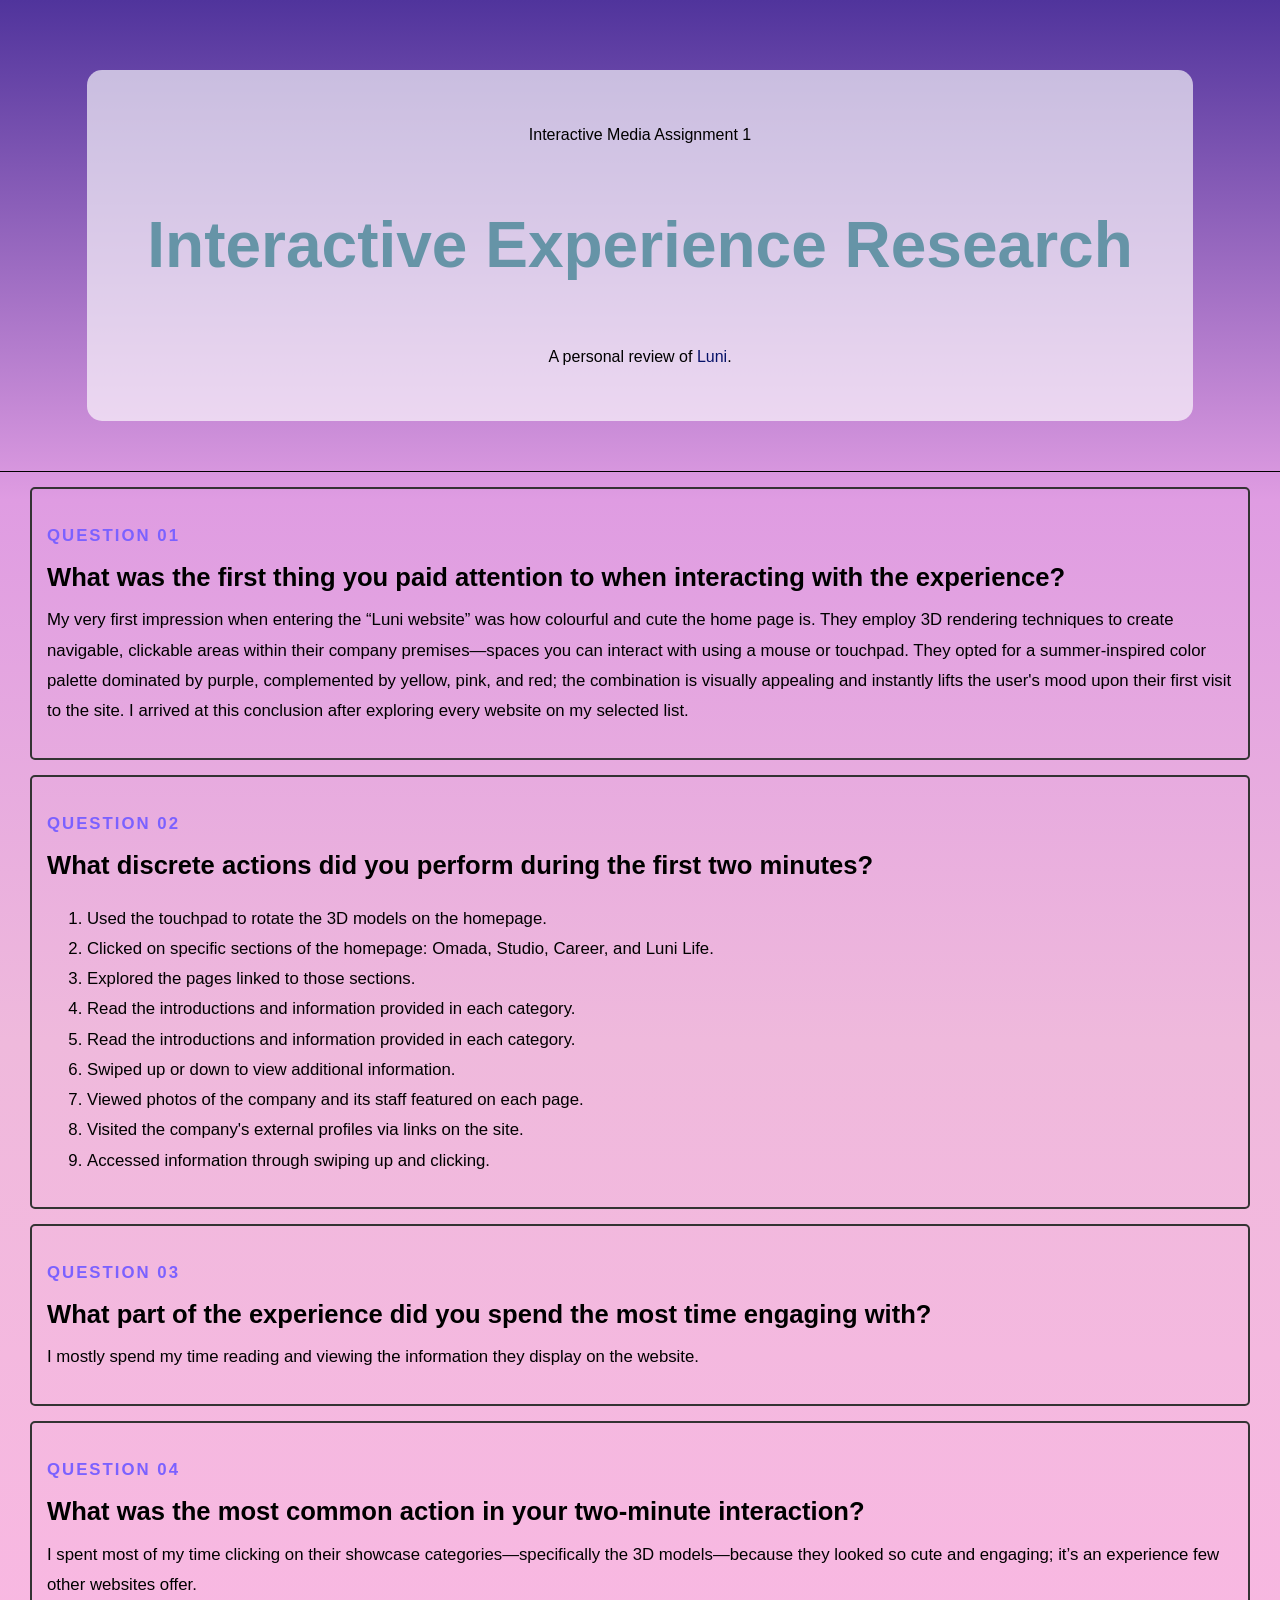
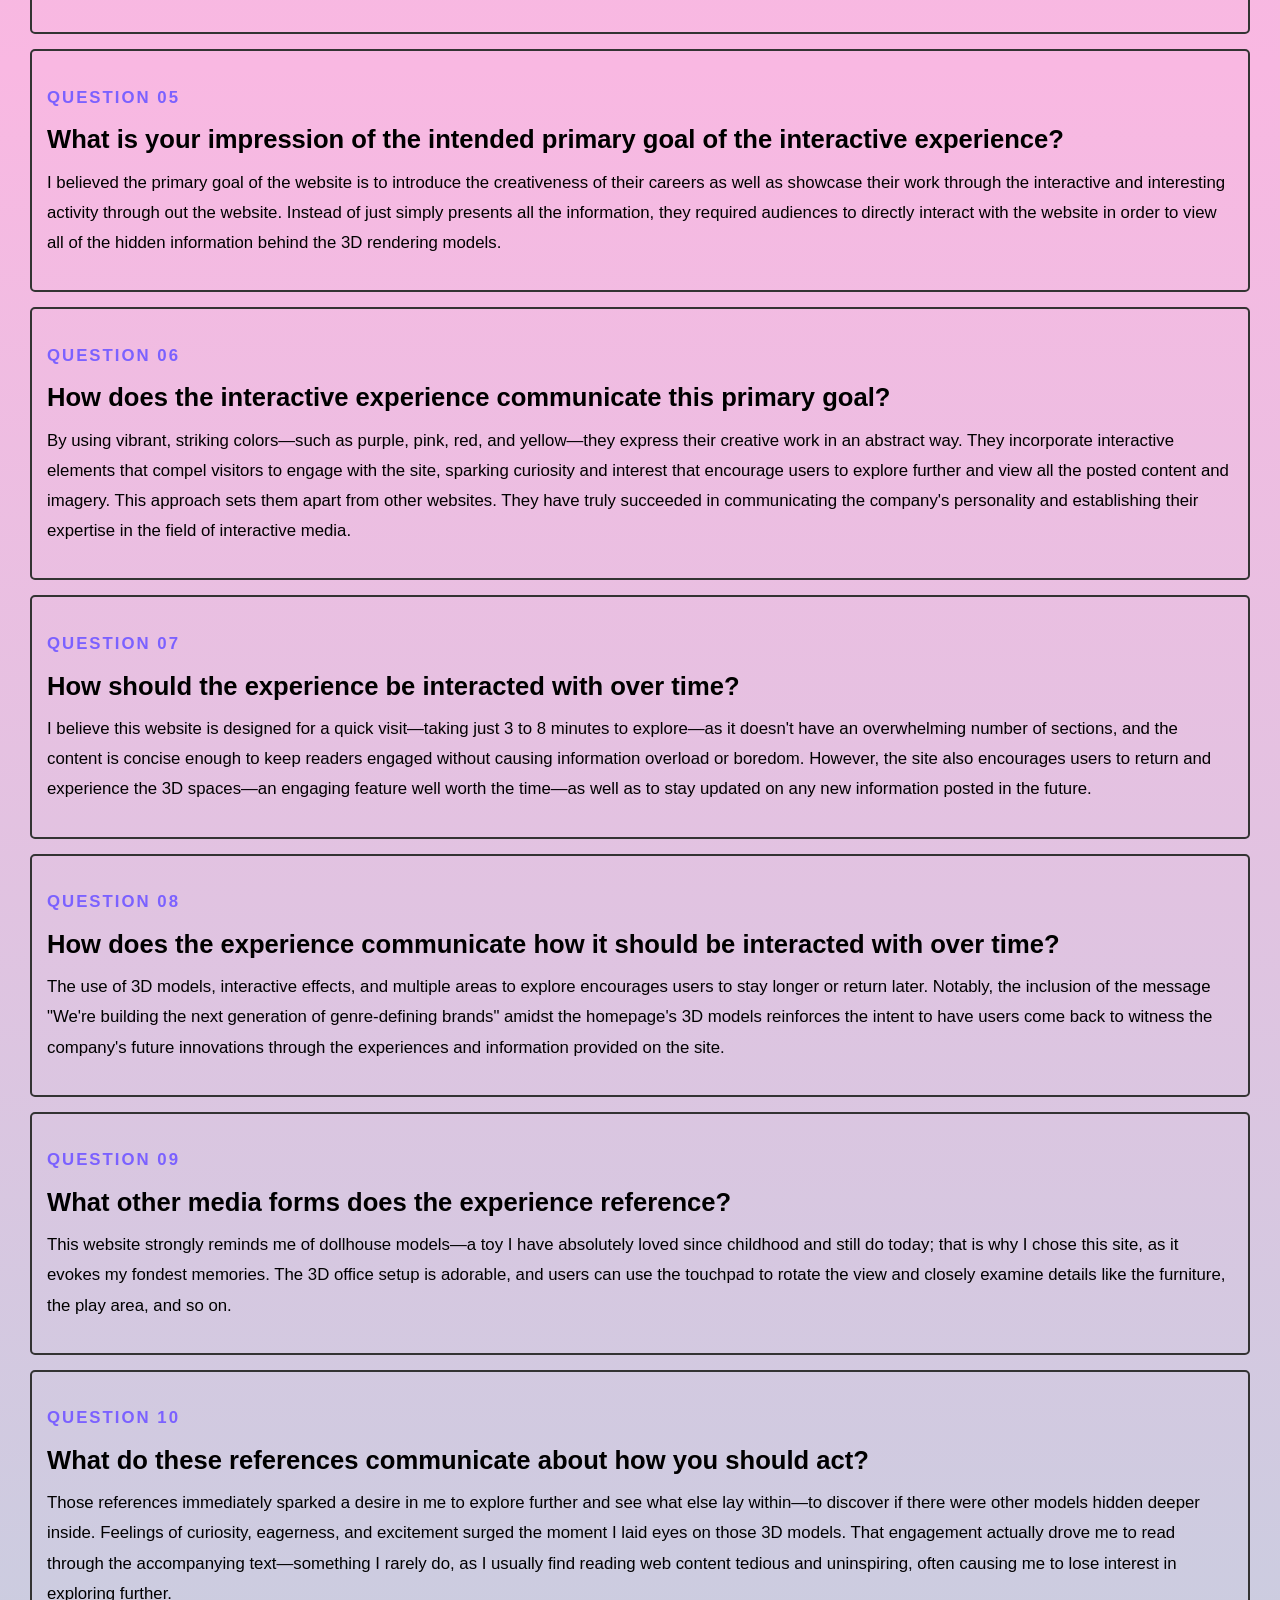
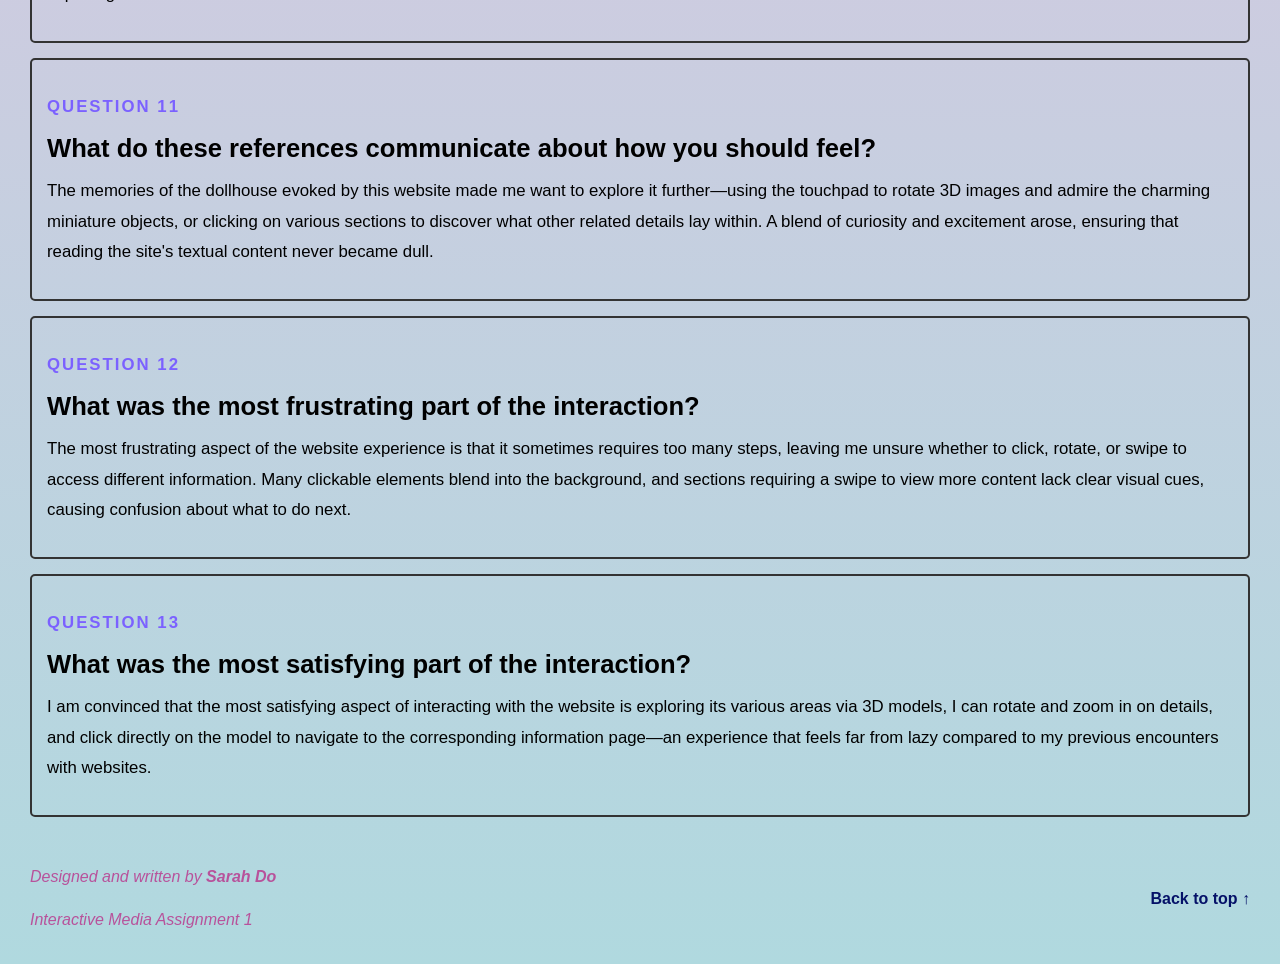
==== Assessment_1/index.html @ 1bd4df99 "changes" ====
<!DOCTYPE html>
<html lang="en">

<head>
    <meta charset="UTF-8">
    <meta
        name="viewport"
        content="width=device-width, initial-scale=1.0"
    >
    <title>Interactive Experience Research</title>
    <link rel="icon" href="favicon-16x16.png" type="image/x-icon">
    <link rel="stylesheet" href="style.css?v=3">

</head>

<body id="top">

    <!--
    This header introduces the purpose of the page before the reader reaches
    the individual research responses. I used a clear heading hierarchy so
    that the project title is the most visually important element, while the
    website name and introductory information provide supporting context.
    -->

    <header class="site-header">
      <div class="title-box">
        <p class="eyebrow">Interactive Media Assignment 1</p>

        <h1>Interactive Experience Research</h1>

        <p class="introduction">
            A personal review of
            <a href="https://www.luni.app/" target="_blank">Luni</a>.
        </p>
      </div>
    </header>

    <main>

        <!--
        Each research prompt is placed inside its own section. This structure
        separates the information into clear and manageable parts instead of
        presenting the reader with one long block of text. The numbered labels
        also allow readers to connect each response directly to the assignment
        brief.
        -->

        <section class="response-card">
            <p class="question-number">Question 01</p>

            <h2>
                What was the first thing you paid attention to when
                interacting with the experience?
            </h2>

            <p>
                My very first impression when entering the “Luni website” was how colourful and cute the home page is. They employ 3D rendering techniques to create navigable, clickable areas within their company premises—spaces you can interact with using a mouse or touchpad. They opted for a summer-inspired color palette dominated by purple, complemented by yellow, pink, and red; the combination is visually appealing and instantly lifts the user's mood upon their first visit to the site. I arrived at this conclusion after exploring every website on my selected list.
            </p>
        </section>

        <section class="response-card">
            <p class="question-number">Question 02</p>

            <h2>
                What discrete actions did you perform during the first
                two minutes?
            </h2>

            <ol class="action-list">
                <li>Used the touchpad to rotate the 3D models on the homepage.</li>
                <li>Clicked on specific sections of the homepage: Omada, Studio, Career, and Luni Life.</li>
                <li>Explored the pages linked to those sections.</li>
                <li>Read the introductions and information provided in each category.</li>
                <li>Read the introductions and information provided in each category.</li>
                <li>Swiped up or down to view additional information.</li>
                <li>Viewed photos of the company and its staff featured on each page.</li>
                <li>Visited the company's external profiles via links on the site.</li>
                <li>Accessed information through swiping up and clicking.</li>
            </ol>
        </section>

        <section class="response-card">
            <p class="question-number">Question 03</p>

            <h2>
                What part of the experience did you spend the most time
                engaging with?
            </h2>

            <p>
                I mostly spend my time reading and viewing the information they display on the website.
            </p>
        </section>

        <section class="response-card">
            <p class="question-number">Question 04</p>

            <h2>
                What was the most common action in your two-minute
                interaction?
            </h2>

            <p>
                I spent most of my time clicking on their showcase categories—specifically the 3D models—because they looked so cute and engaging; it’s an experience few other websites offer.
            </p>
        </section>

        <section class="response-card">
            <p class="question-number">Question 05</p>

            <h2>
                What is your impression of the intended primary goal of
                the interactive experience?
            </h2>

            <p>
                I believed the primary goal of the website is to introduce the creativeness of their careers as well as showcase their work through the interactive and interesting activity through out the website. Instead of just simply presents all the information, they required audiences to directly interact with the website in order to view all of the hidden information behind the 3D rendering models.
            </p>
        </section>

        <section class="response-card">
            <p class="question-number">Question 06</p>

            <h2>
                How does the interactive experience communicate this
                primary goal?
            </h2>

            <p>
                By using vibrant, striking colors—such as purple, pink, red, and yellow—they express their creative work in an abstract way. They incorporate interactive elements that compel visitors to engage with the site, sparking curiosity and interest that encourage users to explore further and view all the posted content and imagery. This approach sets them apart from other websites. They have truly succeeded in communicating the company's personality and establishing their expertise in the field of interactive media.
            </p>
        </section>

        <section class="response-card">
            <p class="question-number">Question 07</p>

            <h2>
                How should the experience be interacted with over time?
            </h2>

            <p>
                I believe this website is designed for a quick visit—taking just 3 to 8 minutes to explore—as it doesn't have an overwhelming number of sections, and the content is concise enough to keep readers engaged without causing information overload or boredom. However, the site also encourages users to return and experience the 3D spaces—an engaging feature well worth the time—as well as to stay updated on any new information posted in the future.
            </p>
        </section>

        <section class="response-card">
            <p class="question-number">Question 08</p>

            <h2>
                How does the experience communicate how it should be
                interacted with over time?
            </h2>

            <p>
                The use of 3D models, interactive effects, and multiple areas to explore encourages users to stay longer or return later. Notably, the inclusion of the message "We're building the next generation of genre-defining brands" amidst the homepage's 3D models reinforces the intent to have users come back to witness the company's future innovations through the experiences and information provided on the site.
            </p>
        </section>

        <section class="response-card">
            <p class="question-number">Question 09</p>

            <h2>
                What other media forms does the experience reference?
            </h2>

            <p>
                This website strongly reminds me of dollhouse models—a toy I have absolutely loved since childhood and still do today; that is why I chose this site, as it evokes my fondest memories. The 3D office setup is adorable, and users can use the touchpad to rotate the view and closely examine details like the furniture, the play area, and so on.
            </p>
        </section>

        <section class="response-card">
            <p class="question-number">Question 10</p>

            <h2>
                What do these references communicate about how you
                should act?
            </h2>

            <p>
                Those references immediately sparked a desire in me to explore further and see what else lay within—to discover if there were other models hidden deeper inside. Feelings of curiosity, eagerness, and excitement surged the moment I laid eyes on those 3D models. That engagement actually drove me to read through the accompanying text—something I rarely do, as I usually find reading web content tedious and uninspiring, often causing me to lose interest in exploring further.
            </p>
        </section>

        <section class="response-card">
            <p class="question-number">Question 11</p>

            <h2>
                What do these references communicate about how you
                should feel?
            </h2>

            <p>
                The memories of the dollhouse evoked by this website made me want to explore it further—using the touchpad to rotate 3D images and admire the charming miniature objects, or clicking on various sections to discover what other related details lay within. A blend of curiosity and excitement arose, ensuring that reading the site's textual content never became dull.
            </p>
        </section>

        <section class="response-card">
            <p class="question-number">Question 12</p>

            <h2>
                What was the most frustrating part of the interaction?
            </h2>

            <p>
                The most frustrating aspect of the website experience is that it sometimes requires too many steps, leaving me unsure whether to click, rotate, or swipe to access different information. Many clickable elements blend into the background, and sections requiring a swipe to view more content lack clear visual cues, causing confusion about what to do next.
            </p>
        </section>

        <section class="response-card">
            <p class="question-number">Question 13</p>

            <h2>
                What was the most satisfying part of the interaction?
            </h2>

            <p>
                I am convinced that the most satisfying aspect of interacting with the website is exploring its various areas via 3D models, I can rotate and zoom in on details, and click directly on the model to navigate to the corresponding information page—an experience that feels far from lazy compared to my previous encounters with websites.
            </p>
        </section>

    </main>

    <!--
    The footer identifies the student and course without distracting from the
    main research content. It also creates a clear visual ending to the page.
    Additional acknowledgements for images, fonts, tutorials or AI assistance
    can be included here when required.
    -->

    <footer class="site-footer">
       <div class="footer-info">
        <p>Designed and written by <strong>Sarah Do</strong></p>
        <p>Interactive Media Assignment 1</p>
       </div>

        <a class="back-to-top" href="#top">Back to top ↑</a>
    </footer>

</body>

</html>
---- Assessment_1/style.css ----
.introduction a {
    color: #051168;
    text-decoration: none;
    transition: color 0.2s ease;
}

.introduction a:hover {
    color: #7B61FF;
    text-decoration: underline;
    text-underline-offset: 4px;
}

body {
    margin: 0;

    background: linear-gradient(
        180deg,
        #50349c 0%,
        #df9ce2 12%,
        #efb9dc 25%,
        #f9b8e2 40%,
        #b0d9df 100%
    );

    font-family: Arial, Helvetica, sans-serif;

    line-height: 1.7;
}

.site-header {
   min-height: auto;
    padding: 70px 20px 50px;
    display: flex;
    flex-direction: column;
    justify-content: center;
    align-items: center;
    text-align: center;
    border-bottom: 1px solid;
}

.title-box {
    background-color: rgba(255, 255, 255, 0.656);
    padding: 35px 60px;
    border-radius: 15px;
    text-align: center;
}

.title-box h1:hover {
    animation: title-float 1.5s ease-in-out infinite;
}

@keyframes title-float {
    0% {
        transform: translateY(0);
    }

    50% {
        transform: translateY(-6px);
    }

    100% {
        transform: translateY(0);
    }
}

h1{
    font-family: Arial, Helvetica, sans-serif;
    font-size: clamp(2.5rem, 5vw, 4.5rem);
     color: rgb(102, 148, 167);
}

h2{font-family: Arial, Helvetica, sans-serif;
    font-size: clamp(1.4rem, 2vw, 2rem);
}

.question-number{
    font-family: Arial, Helvetica, sans-serif;
    font-size: 0.9rem;
    font-weight: 600;
    letter-spacing: 2px;
    margin-bottom: 3px;
    text-transform: uppercase;
    color: #7B61FF;
}

.response-card {
  /* The line around the text: thickness, style, and color */
  border: 2px solid #333333; 
  
  /* Space between the text and the border line */
  padding: 15px; 
  
  /* Space outside the box line */
  margin: 15px 30px; 
  
  /* Rounds the sharp corners of the box */
  border-radius: 5px; 
  transition: transform 0.2s ease, background-color 0.2s ease;
}

.response-card h2 {
    margin-top: 5px;
    margin-bottom: 6px;
}

.response-card h2 + p {
    margin-top: 0;
}

.response-card .question-number {
    transition: letter-spacing 0.25s ease;
}

.response-card:hover .question-number {
    letter-spacing: 4px;
}

.response-card:hover {
    transform: translateY(-3px);
    background-color: rgba(255, 255, 255, 0.4);
}

.response-card p,
.response-card li {
    font-size: 1.05rem;
    line-height: 1.8;
}

footer {
    padding-top: 40px;
    font-style: italic;
    color: #b8529b;
}

.back-to-top {
    color: #051168;
    font-weight: 600;
    text-decoration: none;
    font-style: normal;
}

.back-to-top:hover {
    text-decoration: underline;
    background-color: rgba(255, 132, 200, 0.45);
    padding: 10px 15px;
    border-radius: 15px;
    text-align: center;
}

.site-footer {
    display: flex;
    justify-content: space-between;
    align-items: center;
    padding: 15px 30px;
}

html {
    scroll-behavior: smooth;
}
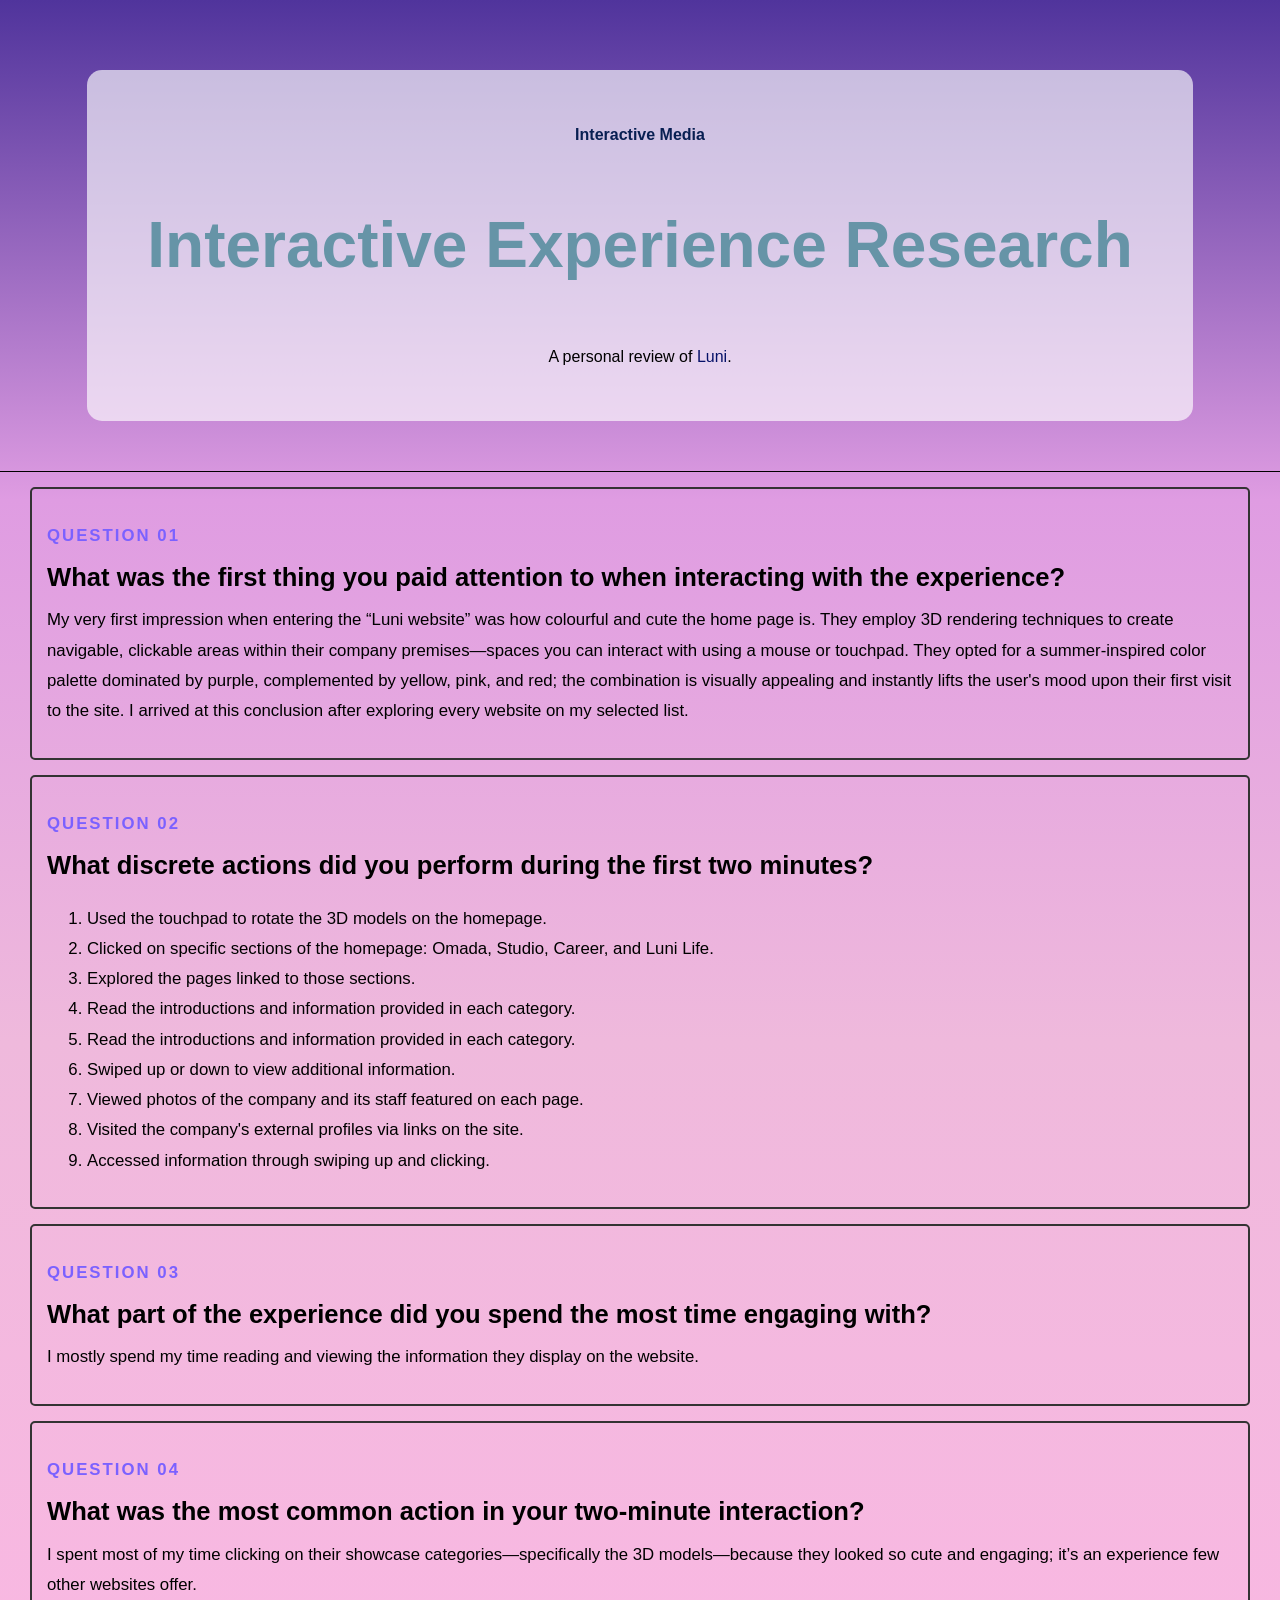
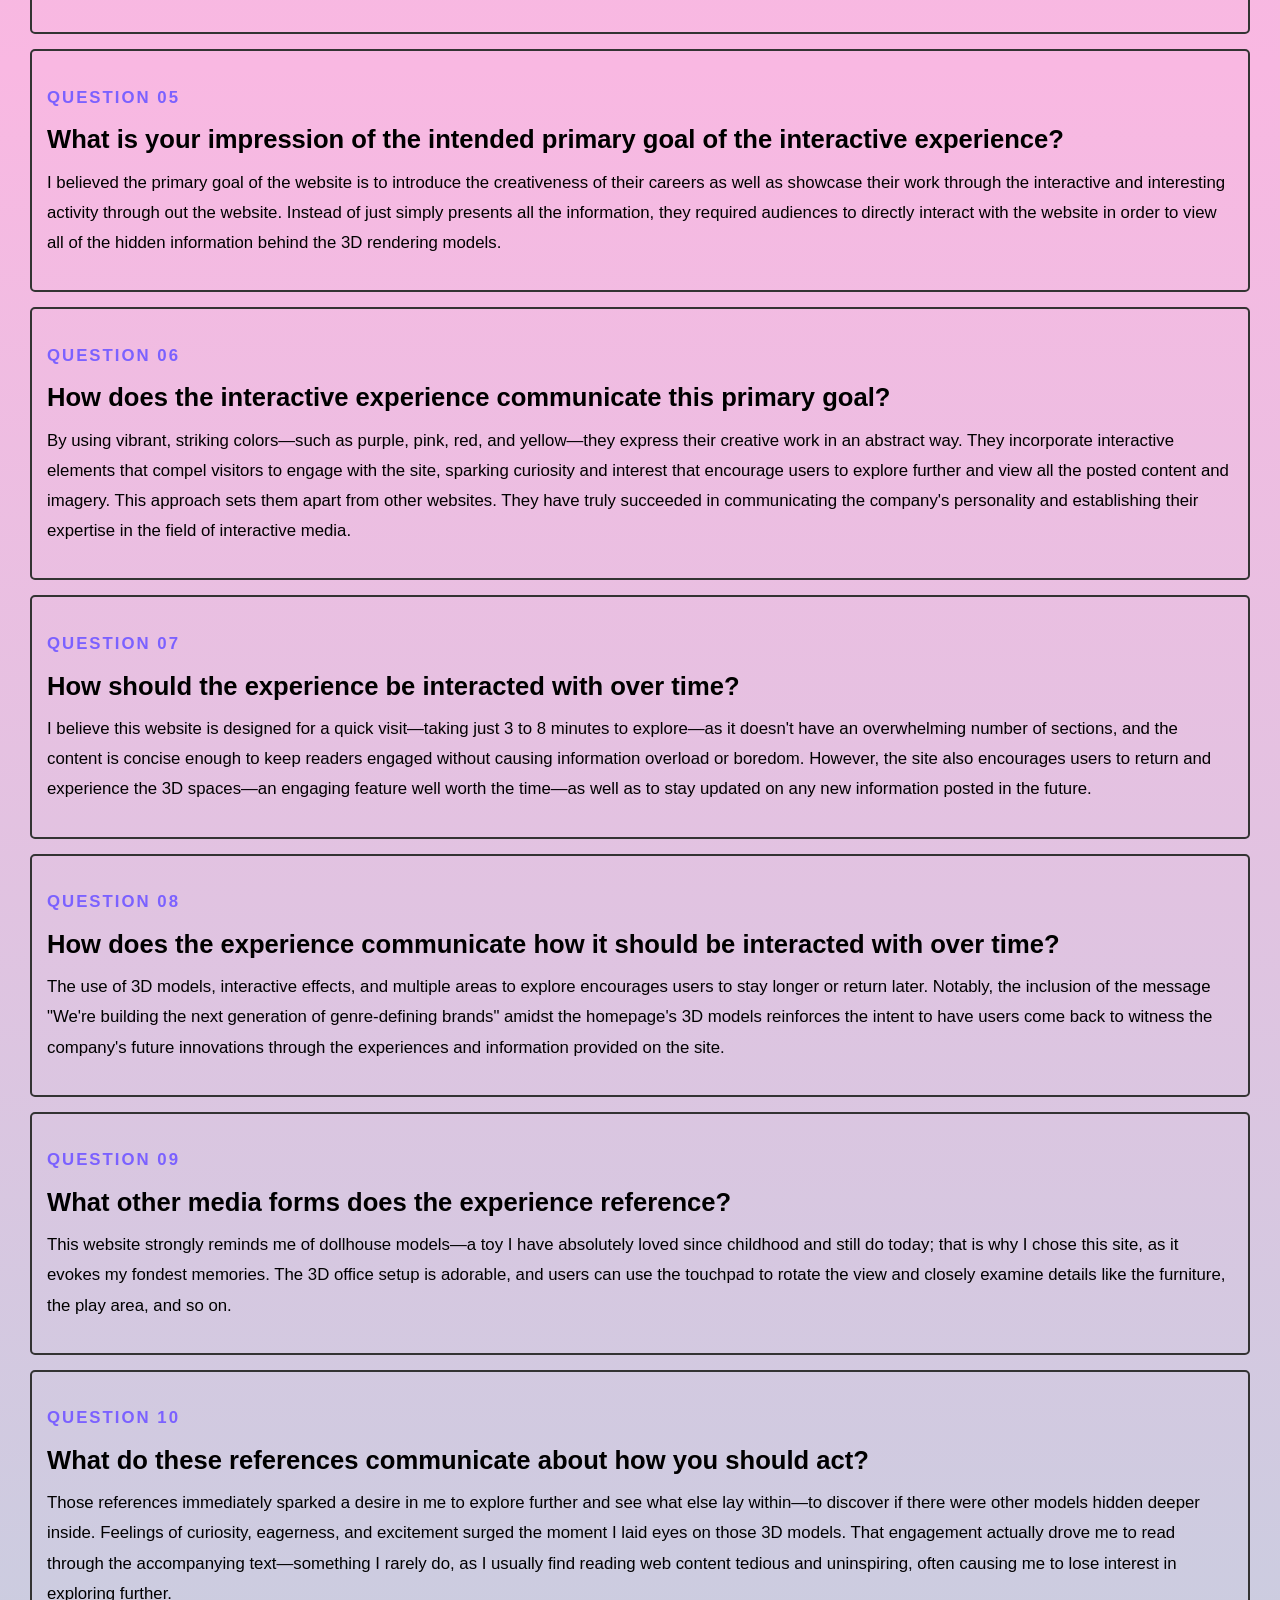
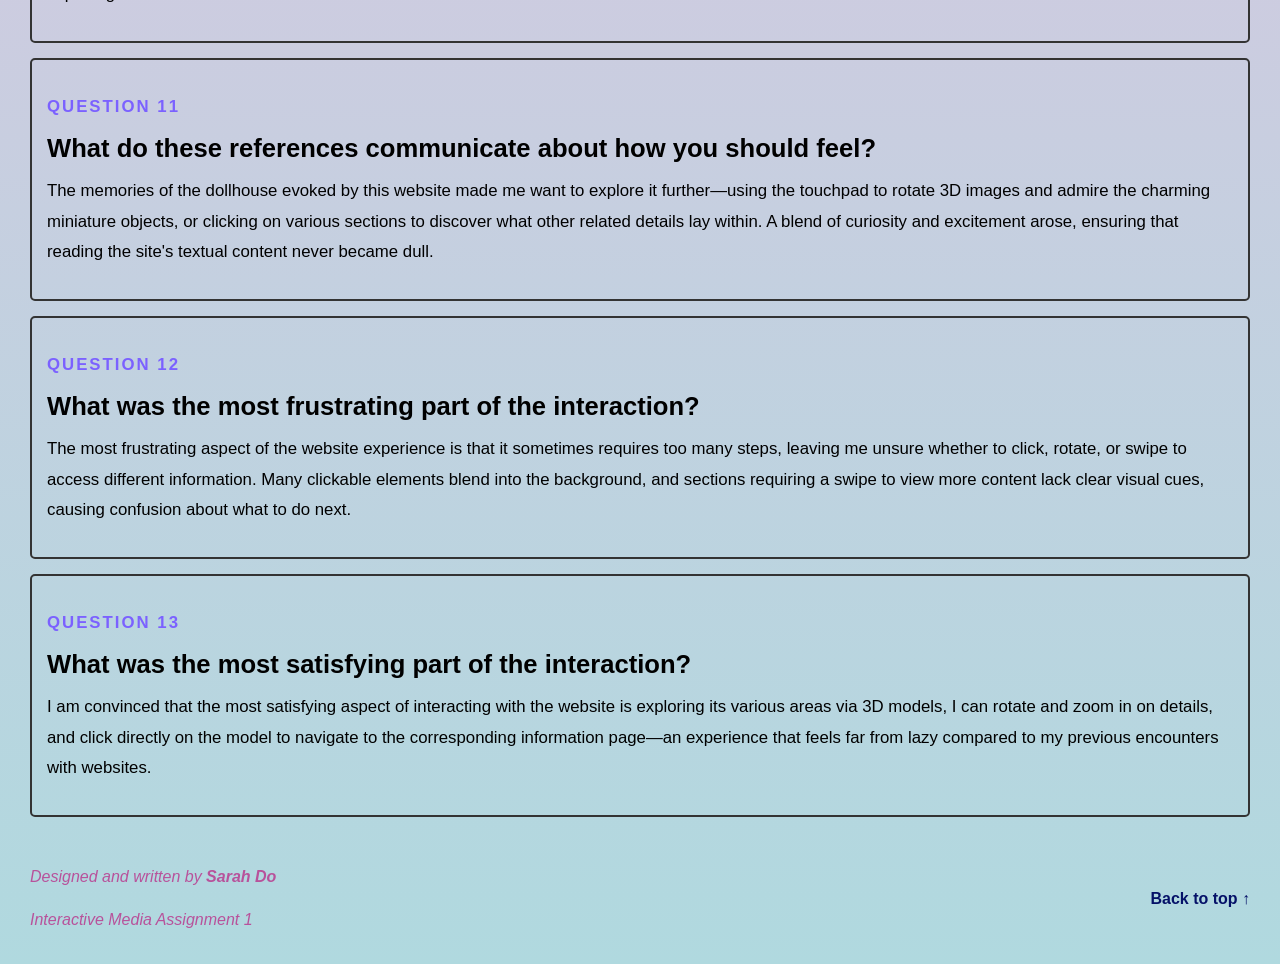
==== commit cd08252e: "changes" ====
--- a/Assessment_1/index.html
+++ b/Assessment_1/index.html
@@ -24,7 +24,7 @@
 
     <header class="site-header">
       <div class="title-box">
-        <p class="eyebrow">Interactive Media Assignment 1</p>
+        <p class="eyebrow">Interactive Media</p>
 
         <h1>Interactive Experience Research</h1>
 
--- a/Assessment_1/style.css
+++ b/Assessment_1/style.css
@@ -2,6 +2,11 @@
     color: #051168;
     text-decoration: none;
     transition: color 0.2s ease;
+}
+
+.eyebrow {
+    color:rgb(8, 31, 82);
+    font-weight: bold;
 }
 
 .introduction a:hover {
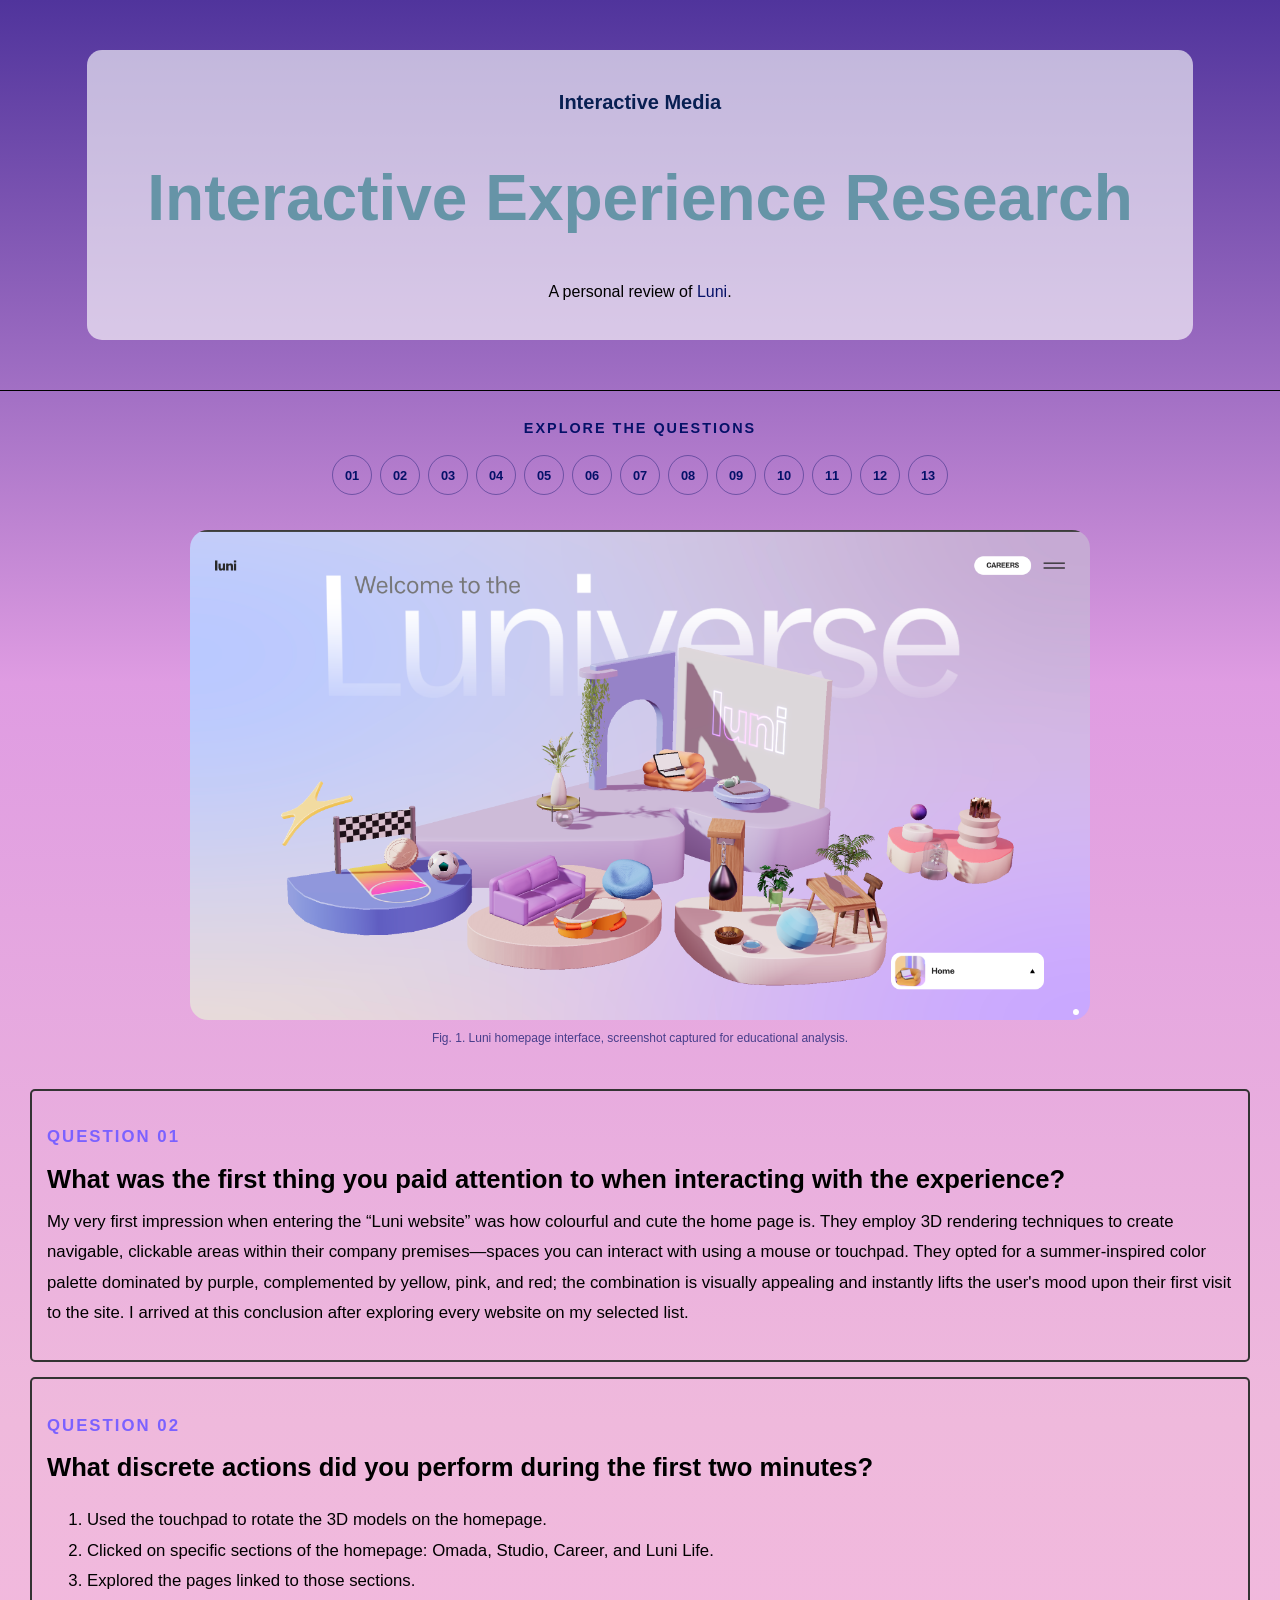
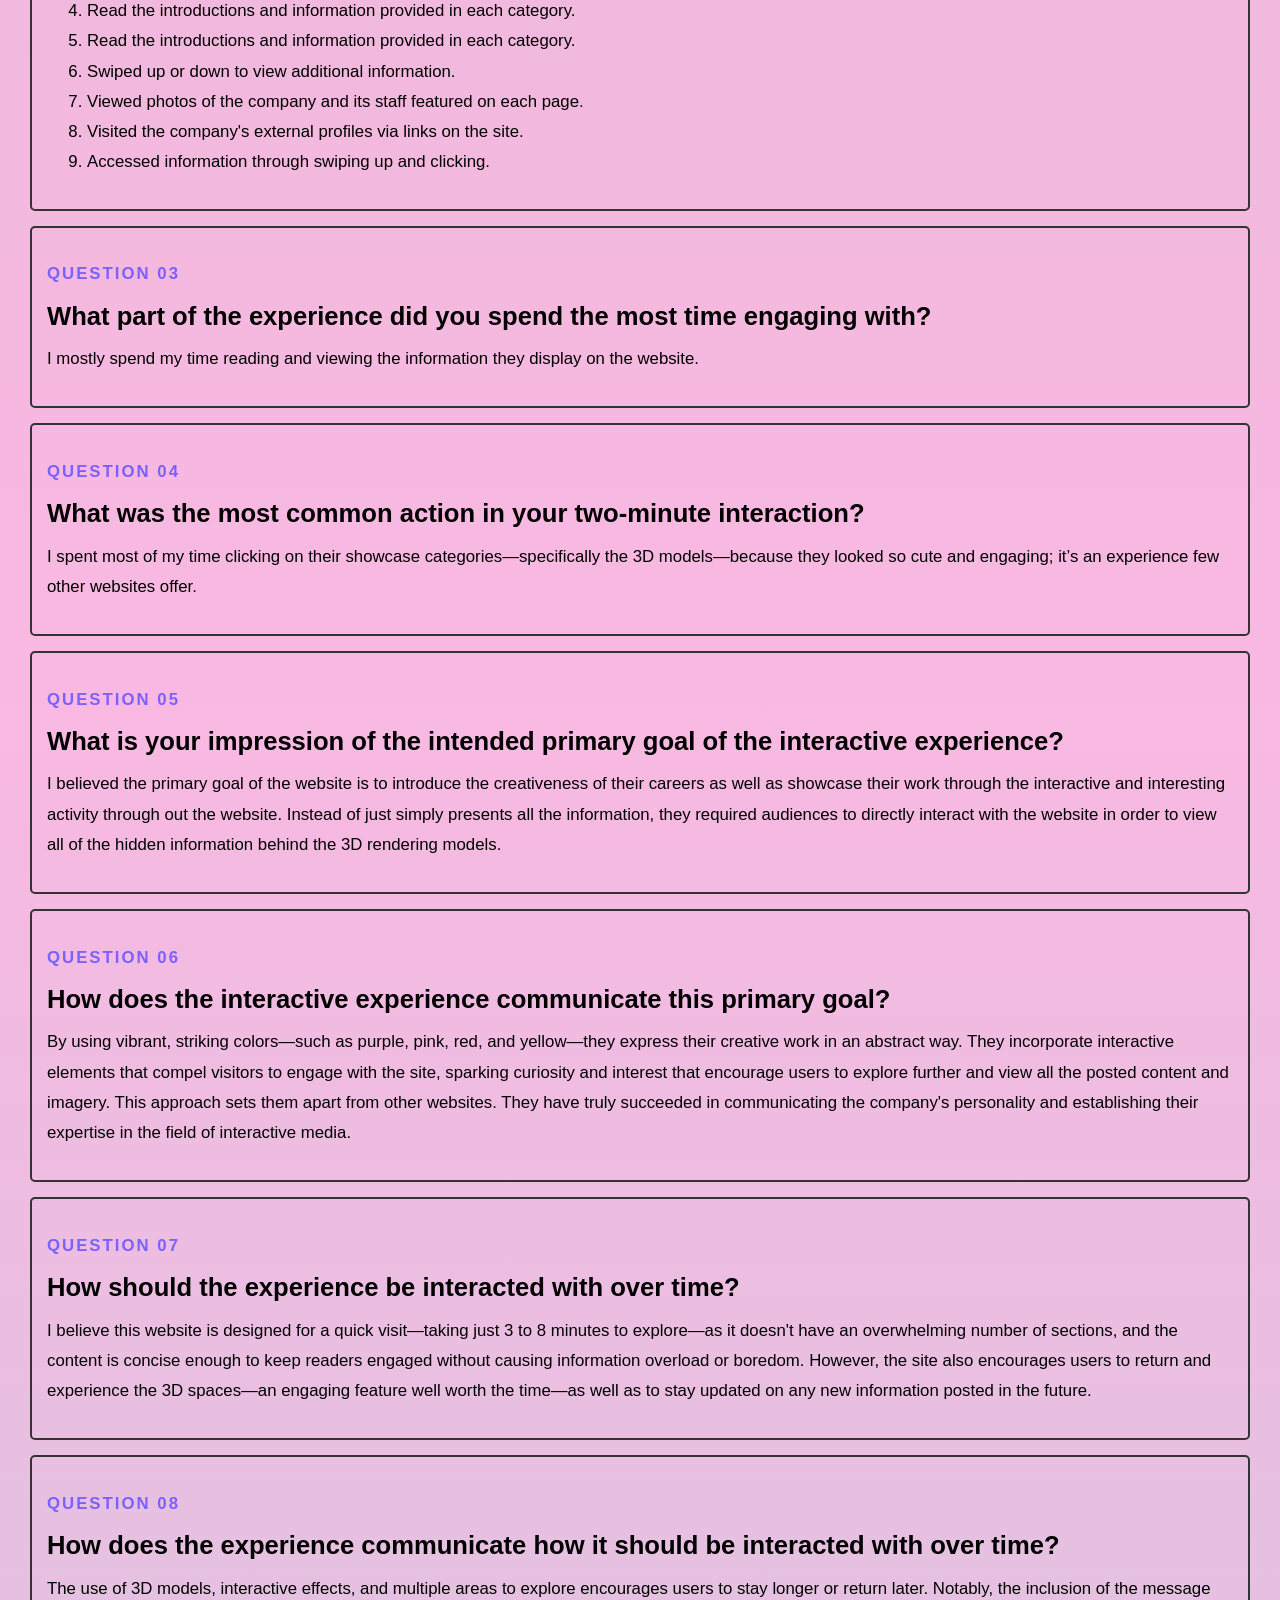
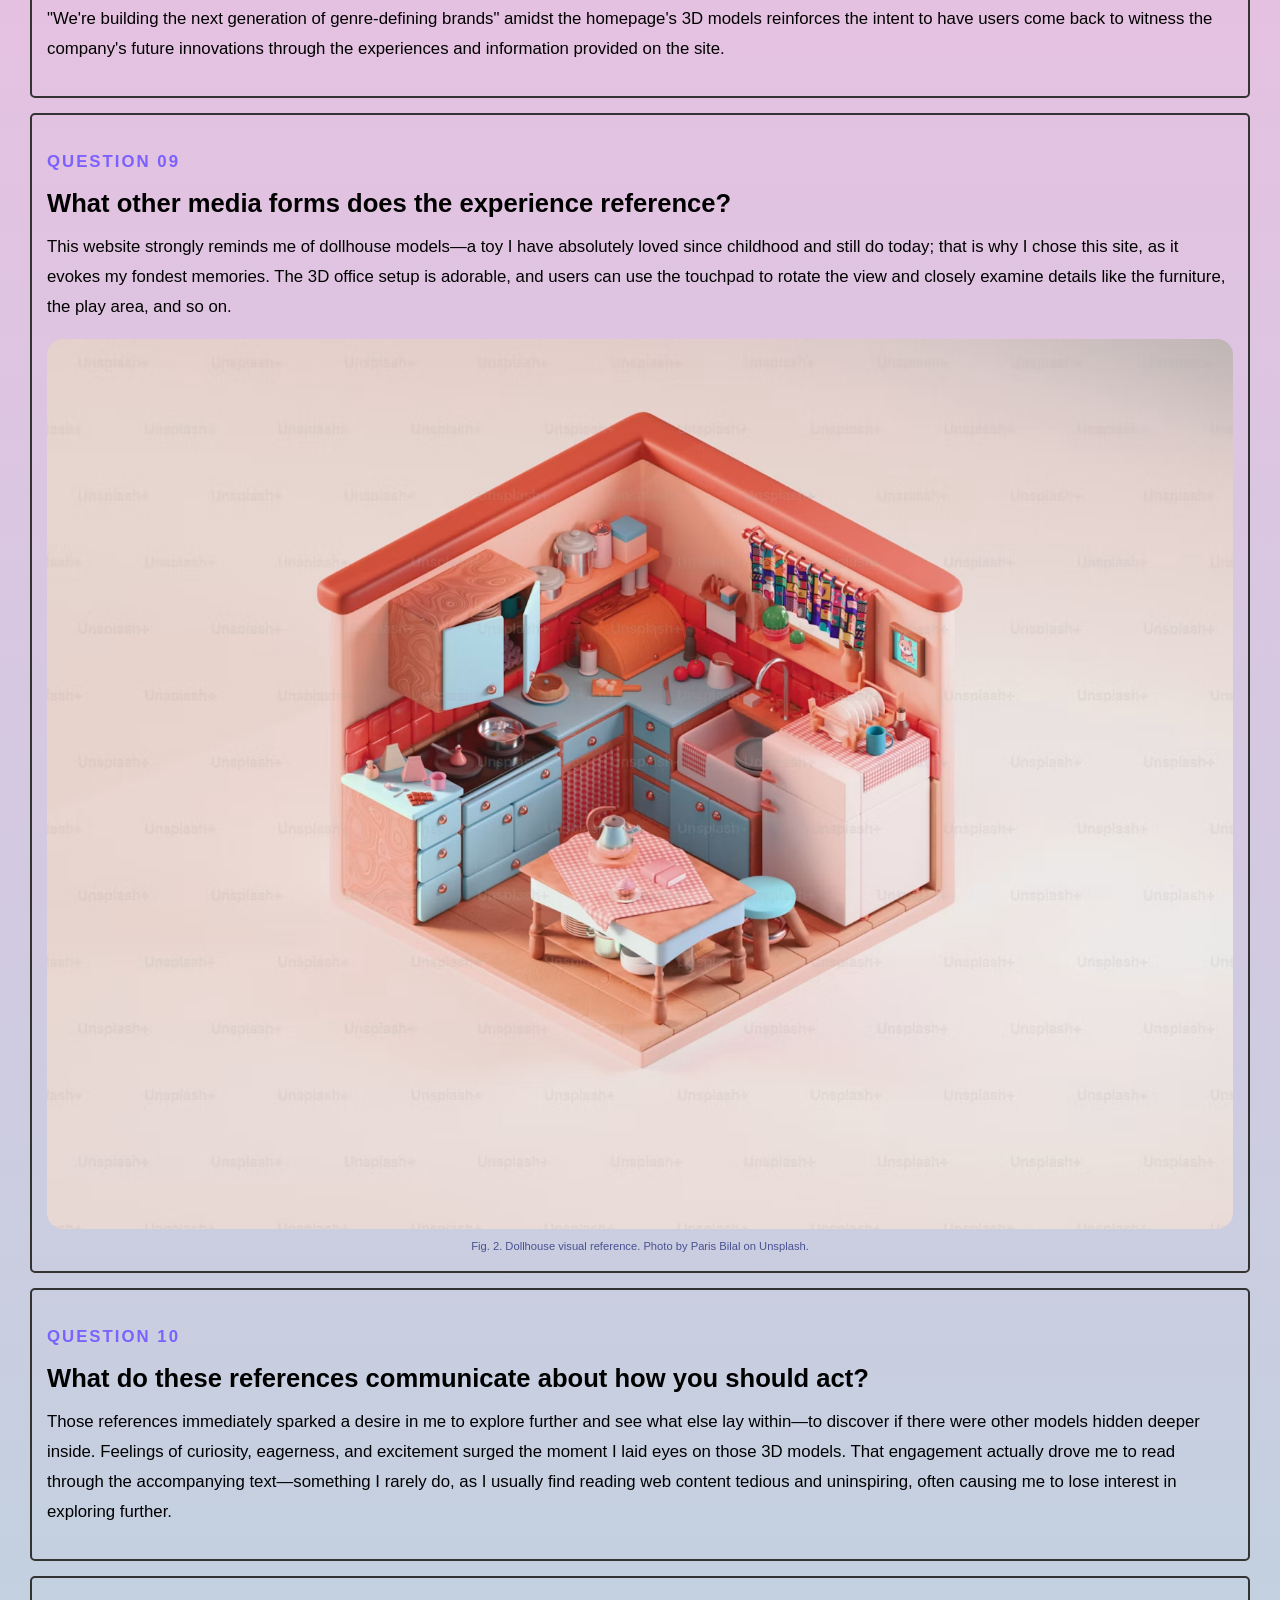
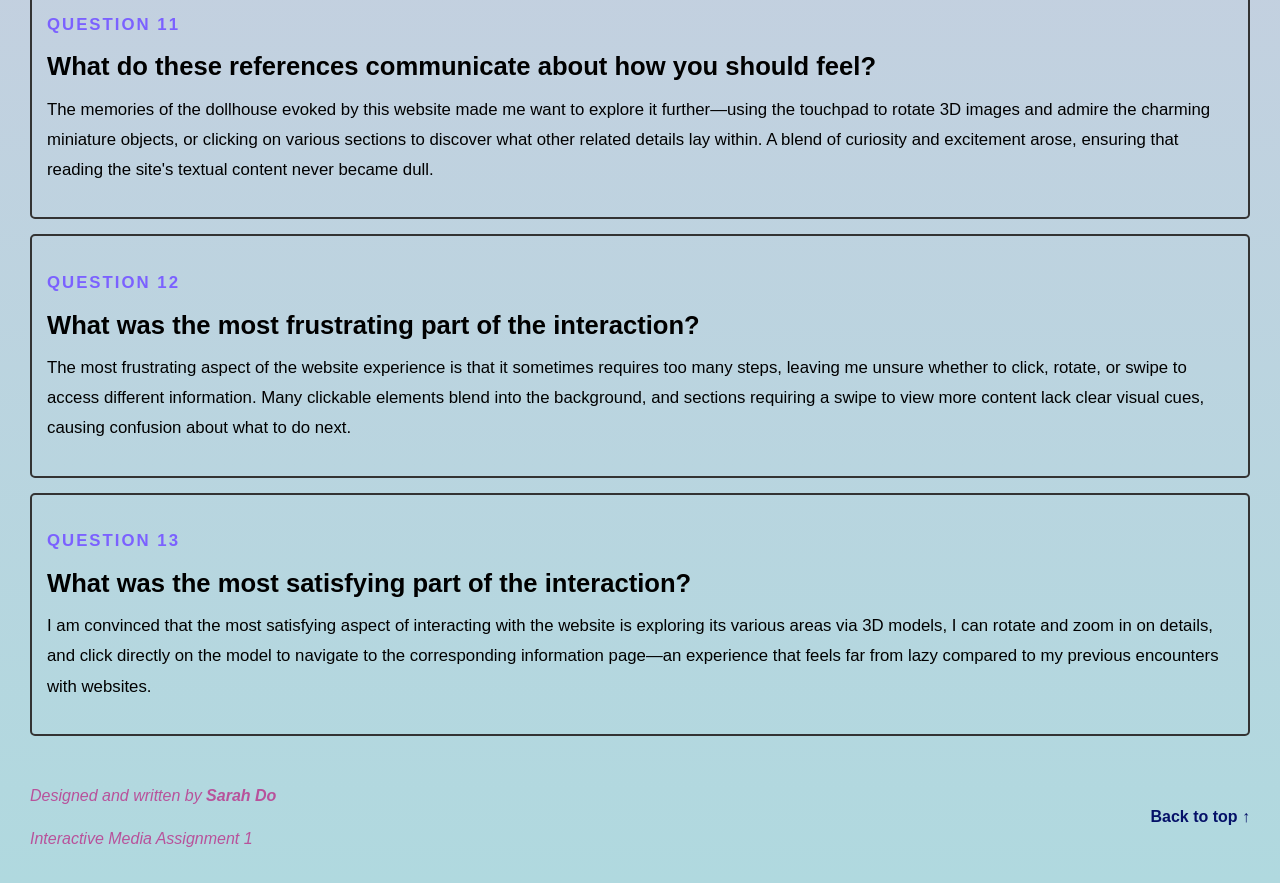
==== commit 8e724342: "changes" ====
--- a/Assessment_1/index.html
+++ b/Assessment_1/index.html
@@ -34,8 +34,35 @@
         </p>
       </div>
     </header>
+    <nav class="question-nav" aria-label="Question navigation">
+    <p>Explore the questions</p>
+      <div class="question-links">
+        <a href="#question-01">01</a>
+        <a href="#question-02">02</a>
+        <a href="#question-03">03</a>
+        <a href="#question-04">04</a>
+        <a href="#question-05">05</a>
+        <a href="#question-06">06</a>
+        <a href="#question-07">07</a>
+        <a href="#question-08">08</a>
+        <a href="#question-09">09</a>
+        <a href="#question-10">10</a>
+        <a href="#question-11">11</a>
+        <a href="#question-12">12</a>
+        <a href="#question-13">13</a>
+      </div>
+    </nav>
 
     <main>
+        <figure class="research-image">
+          <img
+             src="lunihomepage_screenshot.png"
+             alt="Screenshot of the Luni website homepage"
+         >
+          <figcaption>
+             Fig. 1. Luni homepage interface, screenshot captured for educational analysis.
+          </figcaption>
+        </figure>
 
         <!--
         Each research prompt is placed inside its own section. This structure
@@ -45,7 +72,7 @@
         brief.
         -->
 
-        <section class="response-card">
+        <section class="response-card" id="question-01">
             <p class="question-number">Question 01</p>
 
             <h2>
@@ -58,7 +85,7 @@
             </p>
         </section>
 
-        <section class="response-card">
+        <section class="response-card" id="question-02">
             <p class="question-number">Question 02</p>
 
             <h2>
@@ -79,7 +106,7 @@
             </ol>
         </section>
 
-        <section class="response-card">
+        <section class="response-card" id="question-03">
             <p class="question-number">Question 03</p>
 
             <h2>
@@ -92,7 +119,7 @@
             </p>
         </section>
 
-        <section class="response-card">
+        <section class="response-card" id="question-04">
             <p class="question-number">Question 04</p>
 
             <h2>
@@ -105,7 +132,7 @@
             </p>
         </section>
 
-        <section class="response-card">
+        <section class="response-card" id="question-05">
             <p class="question-number">Question 05</p>
 
             <h2>
@@ -118,7 +145,7 @@
             </p>
         </section>
 
-        <section class="response-card">
+        <section class="response-card" id="question-06">
             <p class="question-number">Question 06</p>
 
             <h2>
@@ -131,7 +158,7 @@
             </p>
         </section>
 
-        <section class="response-card">
+        <section class="response-card" id="question-07">
             <p class="question-number">Question 07</p>
 
             <h2>
@@ -143,7 +170,7 @@
             </p>
         </section>
 
-        <section class="response-card">
+        <section class="response-card" id="question-08">
             <p class="question-number">Question 08</p>
 
             <h2>
@@ -156,19 +183,31 @@
             </p>
         </section>
 
-        <section class="response-card">
-            <p class="question-number">Question 09</p>
-
-            <h2>
-                What other media forms does the experience reference?
-            </h2>
-
-            <p>
-                This website strongly reminds me of dollhouse models—a toy I have absolutely loved since childhood and still do today; that is why I chose this site, as it evokes my fondest memories. The 3D office setup is adorable, and users can use the touchpad to rotate the view and closely examine details like the furniture, the play area, and so on.
-            </p>
-        </section>
-
-        <section class="response-card">
+        <section class="response-card" id="question-09">
+            <div class="response-text">
+              <p class="question-number">Question 09</p>
+
+              <h2>
+                 What other media forms does the experience reference?
+              </h2>
+
+              <p>
+                 This website strongly reminds me of dollhouse models—a toy I have absolutely loved since childhood and still do today; that is why I chose this site, as it evokes my fondest memories. The 3D office setup is adorable, and users can use the touchpad to rotate the view and closely examine details like the furniture, the play area, and so on.
+              </p>
+            </div>
+
+            <figure class="reference-image">
+              <img
+                 src="dollhouse_upsplash.png"
+                 alt="A miniature dollhouse interior"
+              >
+              <figcaption>
+                 Fig. 2. Dollhouse visual reference. Photo by Paris Bilal on Unsplash.
+              </figcaption>
+            </figure>
+        </section>
+
+        <section class="response-card" id="question-10">
             <p class="question-number">Question 10</p>
 
             <h2>
@@ -181,7 +220,7 @@
             </p>
         </section>
 
-        <section class="response-card">
+        <section class="response-card" id="question-11">
             <p class="question-number">Question 11</p>
 
             <h2>
@@ -194,7 +233,7 @@
             </p>
         </section>
 
-        <section class="response-card">
+        <section class="response-card" id="question-12">
             <p class="question-number">Question 12</p>
 
             <h2>
@@ -206,7 +245,7 @@
             </p>
         </section>
 
-        <section class="response-card">
+        <section class="response-card" id="question-13">
             <p class="question-number">Question 13</p>
 
             <h2>
--- a/Assessment_1/style.css
+++ b/Assessment_1/style.css
@@ -2,17 +2,73 @@
     color: #051168;
     text-decoration: none;
     transition: color 0.2s ease;
+}
+
+.eyebrow,
+.title-box .introduction {
+    margin: 0;
 }
 
 .eyebrow {
     color:rgb(8, 31, 82);
     font-weight: bold;
+    font-size: 20px;
 }
 
 .introduction a:hover {
     color: #7B61FF;
     text-decoration: underline;
     text-underline-offset: 4px;
+}
+
+.question-nav {
+    padding: 25px 30px 35px;
+    display: flex;
+    flex-direction: column;
+    align-items: center;
+}
+
+.question-nav p {
+    margin: 0 0 15px;
+    font-size: 0.9rem;
+    font-weight: 700;
+    letter-spacing: 2px;
+    text-transform: uppercase;
+    color: #051168;
+    text-align: center;
+}
+
+.question-links {
+    display: flex;
+    justify-content: center;
+    flex-wrap: wrap;
+    gap: 8px;
+}
+
+.question-links a {
+    display: flex;
+    justify-content: center;
+    align-items: center;
+
+    width: 38px;
+    height: 38px;
+
+    border: 1px solid rgba(5, 17, 104, 0.4);
+    border-radius: 50%;
+
+    color: #051168;
+    text-decoration: none;
+    font-size: 0.8rem;
+    font-weight: 600;
+
+    transition:
+        transform 0.2s ease,
+        background-color 0.2s ease;
+}
+
+.question-links a:hover {
+    transform: translateY(-3px);
+    background-color: rgba(255, 255, 255, 0.55);
 }
 
 body {
@@ -33,8 +89,8 @@
 }
 
 .site-header {
-   min-height: auto;
-    padding: 70px 20px 50px;
+    min-height: auto;
+    padding: 50px 20px;
     display: flex;
     flex-direction: column;
     justify-content: center;
@@ -44,10 +100,22 @@
 }
 
 .title-box {
-    background-color: rgba(255, 255, 255, 0.656);
+    background-color: rgba(255, 255, 255, 0.635);
     padding: 35px 60px;
     border-radius: 15px;
     text-align: center;
+    display: flex;
+    flex-direction: column;
+    align-items: center;
+    justify-content: center;
+    gap: 25px;
+}
+
+.title-box h1 {
+    margin: 0;
+    transition: transform 0.4s ease,
+                letter-spacing 0.4s ease,
+                color 0.4s ease;
 }
 
 .title-box h1:hover {
@@ -71,7 +139,7 @@
 h1{
     font-family: Arial, Helvetica, sans-serif;
     font-size: clamp(2.5rem, 5vw, 4.5rem);
-     color: rgb(102, 148, 167);
+    color: rgb(102, 148, 167);
 }
 
 h2{font-family: Arial, Helvetica, sans-serif;
@@ -161,4 +229,56 @@
 
 html {
     scroll-behavior: smooth;
+}
+
+.research-image {
+    max-width: 900px;
+    margin: 0 auto 40px;
+}
+
+.research-image img {
+    display: block;
+    width: 100%;
+    height: auto;
+    border-radius: 18px;
+}
+
+.research-image figcaption {
+    margin-top: 8px;
+    font-size: 0.75rem;
+    color: #051168;
+    opacity: 0.7;
+    text-align: center;
+}
+
+.response-card-with-image {
+    display: grid;
+    grid-template-columns: 1.3fr 0.7fr;
+    gap: 30px;
+    align-items: center;
+}
+
+.reference-image {
+    margin: 0;
+}
+
+.reference-image img {
+    width: 100%;
+    height: auto;
+    display: block;
+    border-radius: 16px;
+}
+
+.reference-image figcaption {
+    margin-top: 8px;
+    font-size: 0.7rem;
+    color: #051168;
+    opacity: 0.65;
+    text-align: center;
+}
+
+@media (max-width: 700px) {
+    .response-card-with-image {
+        grid-template-columns: 1fr;
+    }
 }
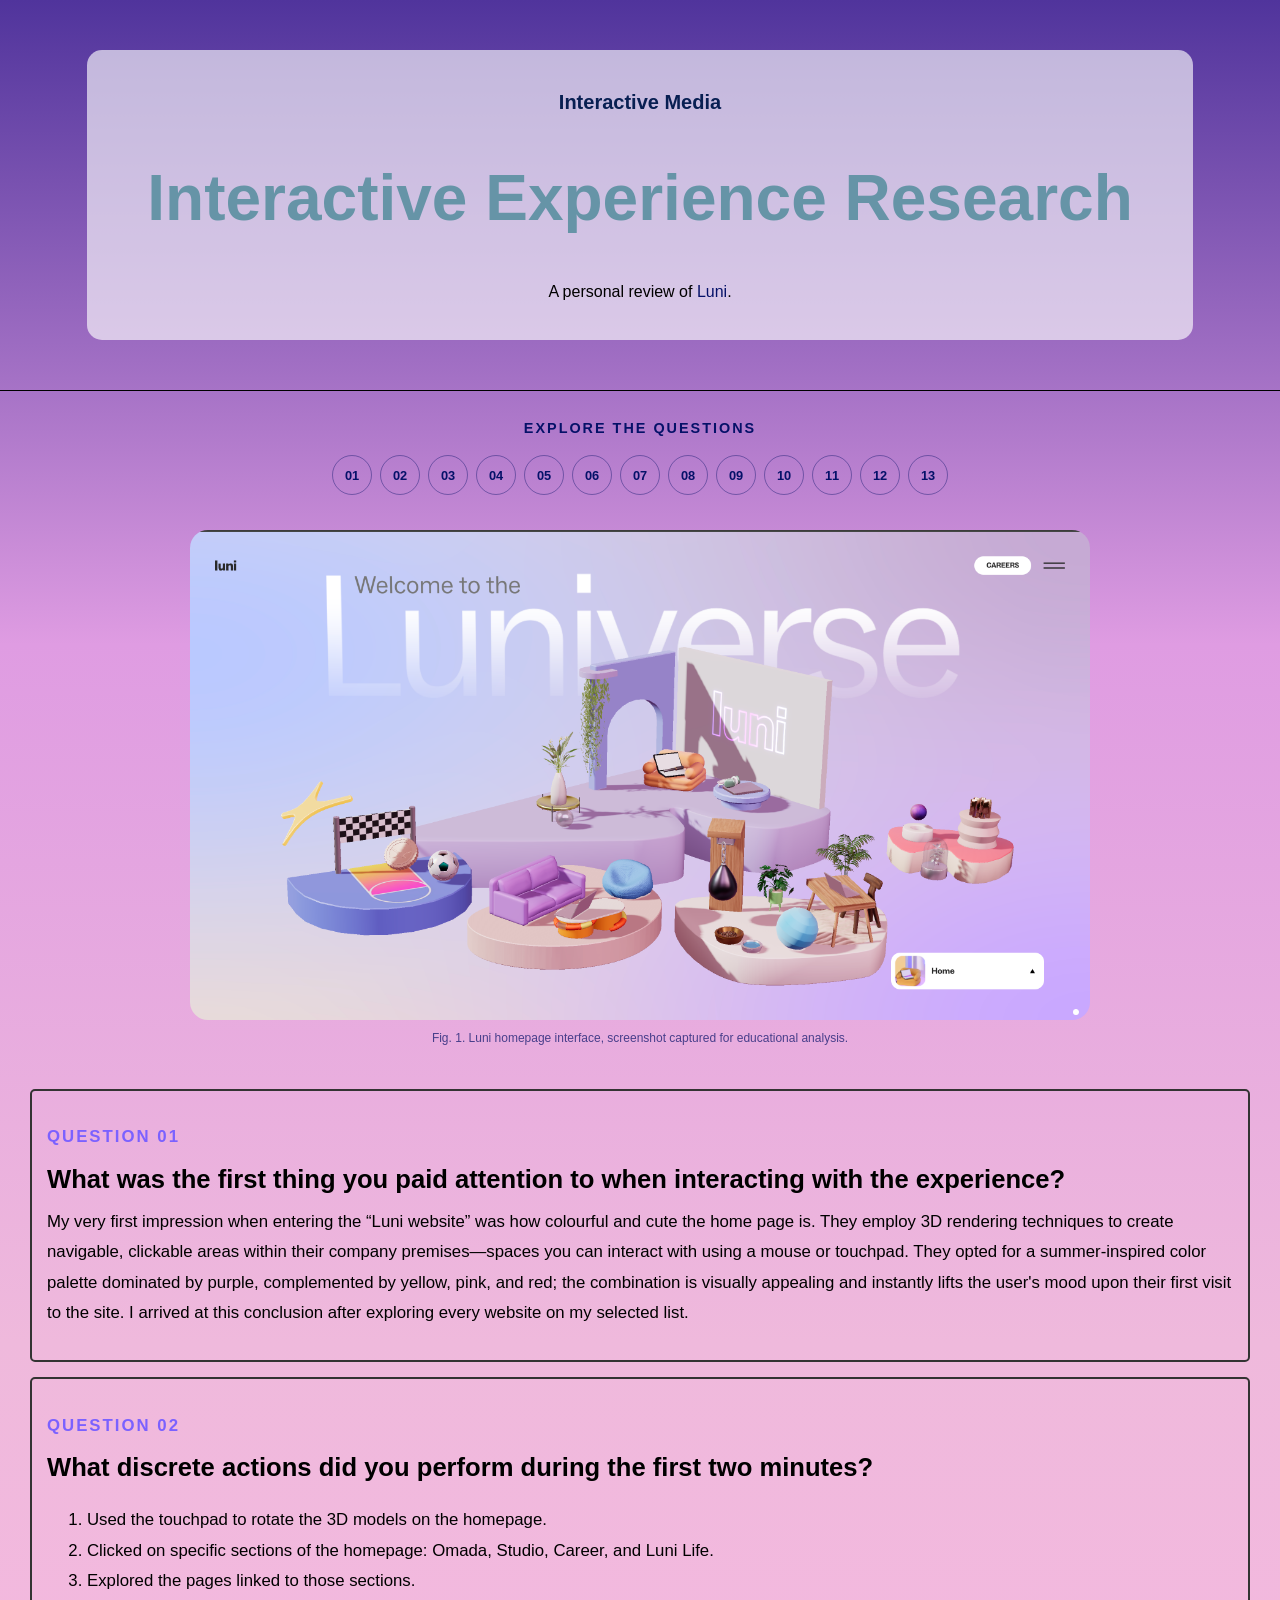
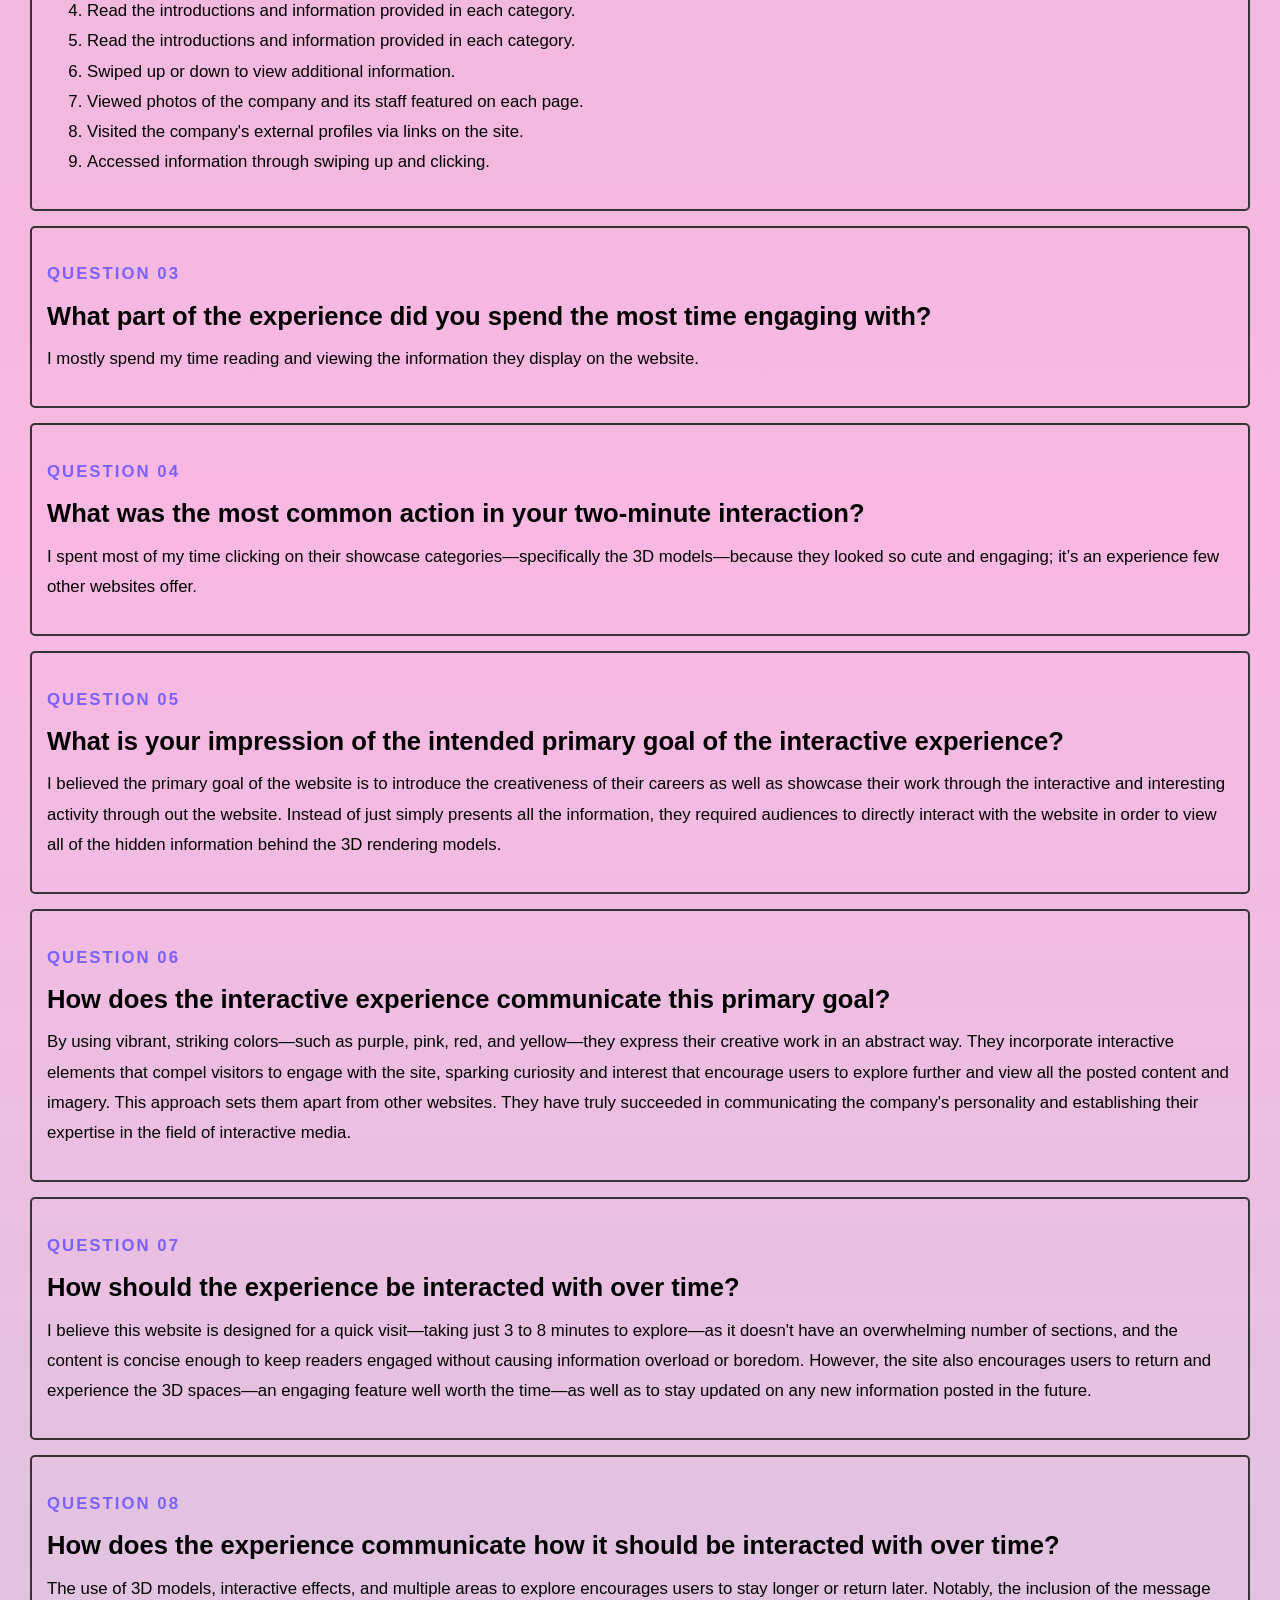
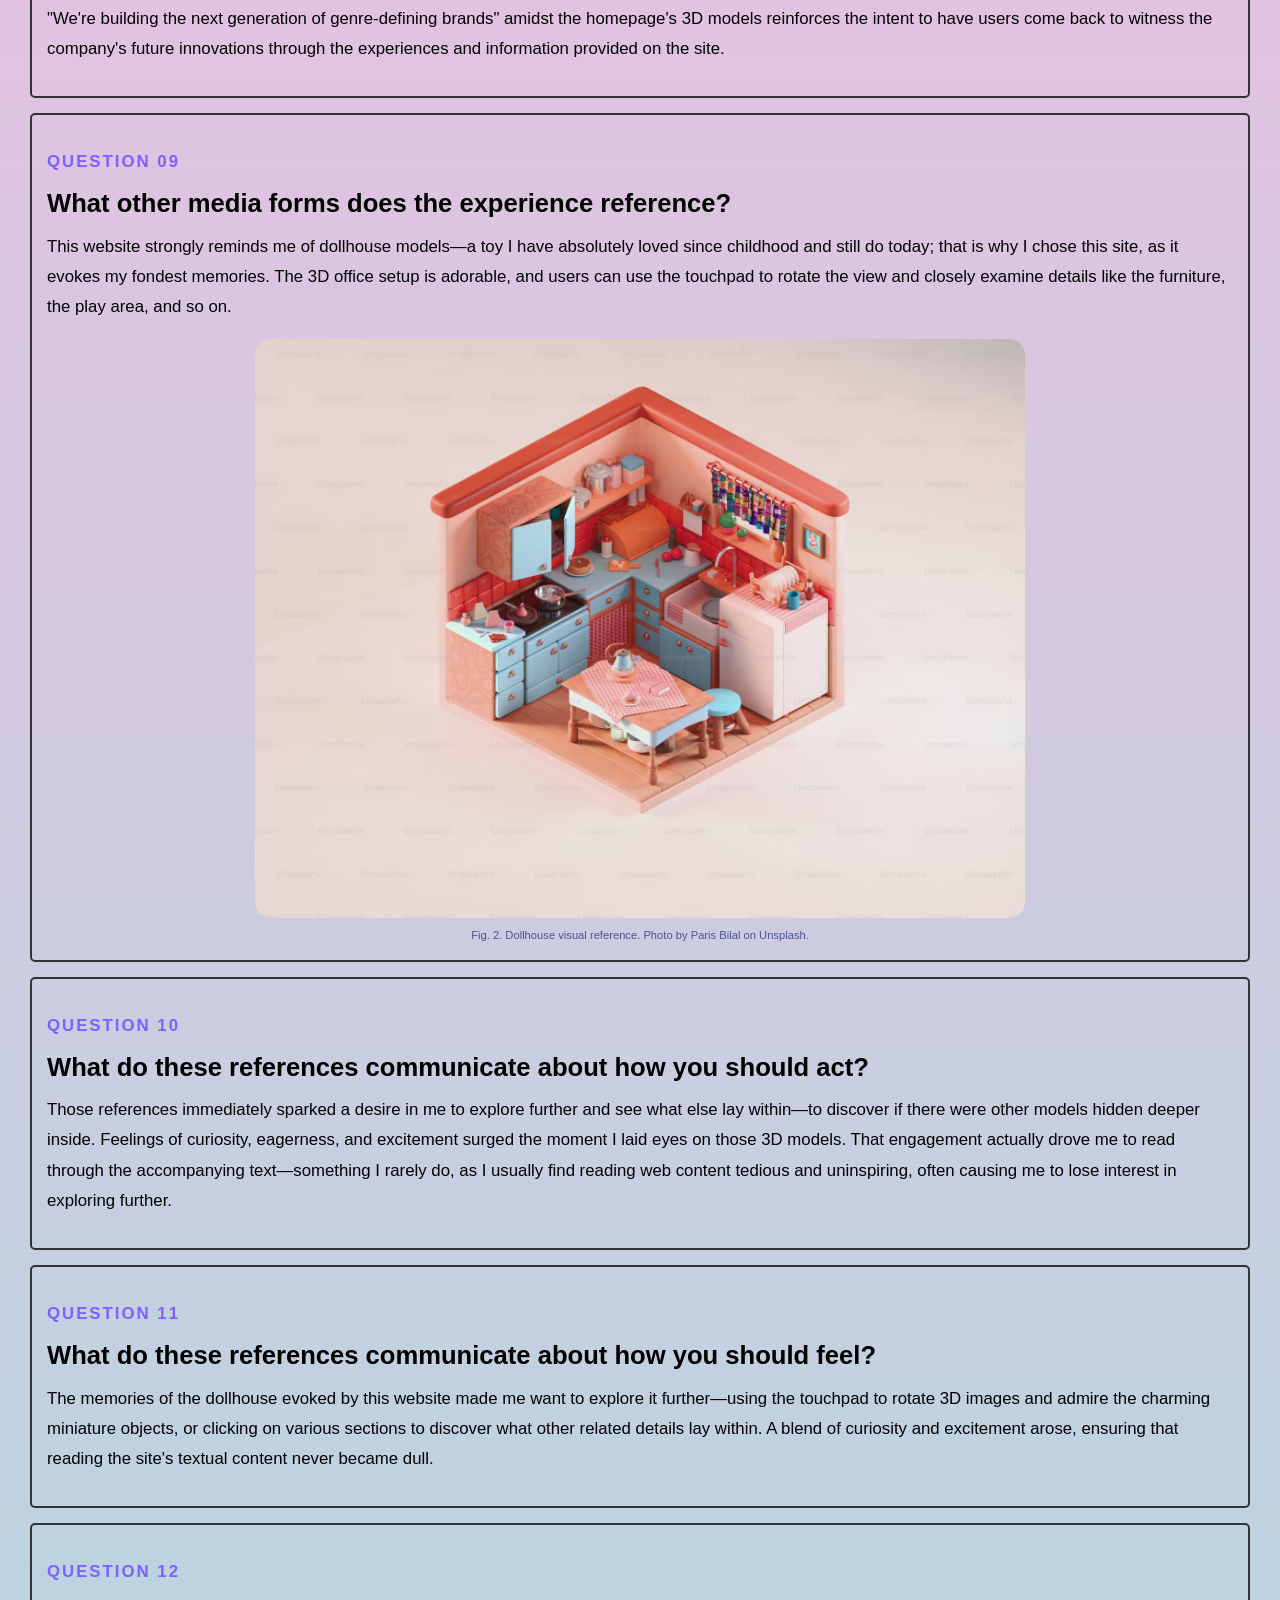
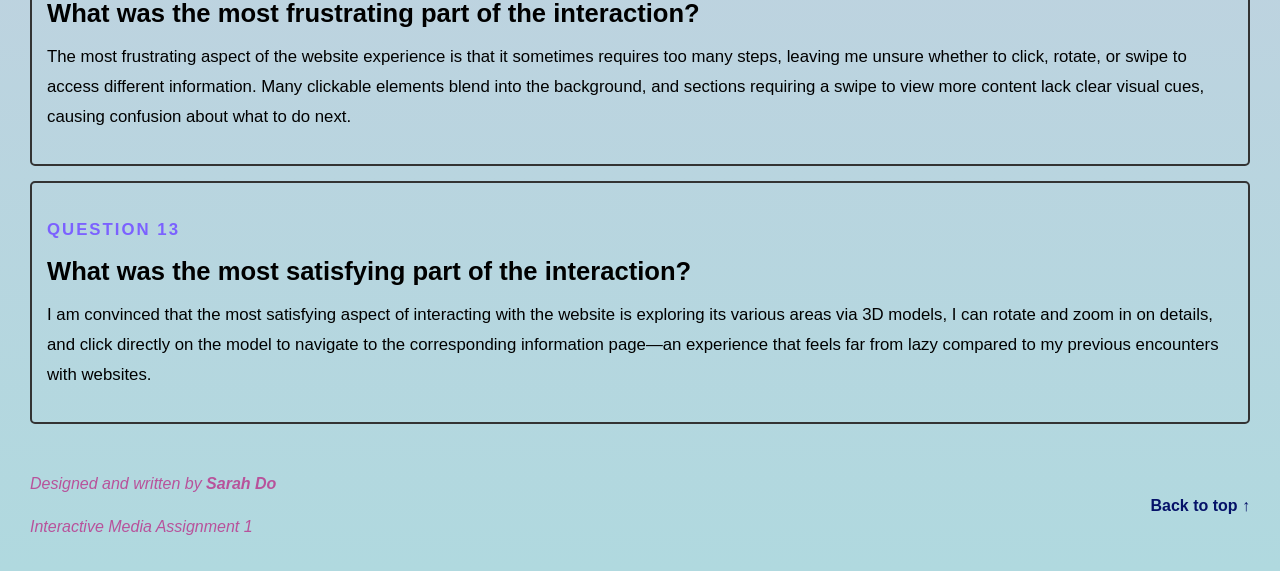
==== commit 13874c34: "Update index.html" ====
--- a/Assessment_1/index.html
+++ b/Assessment_1/index.html
@@ -16,10 +16,10 @@
 <body id="top">
 
     <!--
-    This header introduces the purpose of the page before the reader reaches
-    the individual research responses. I used a clear heading hierarchy so
-    that the project title is the most visually important element, while the
-    website name and introductory information provide supporting context.
+    In the header, I start right away with a large main title clearly stating 
+    the name of the project and short titles above and below to quickly introduce 
+    the main content of this website as soon as the reader accesses it before 
+    starting to look more closely at the responses section below.
     -->
 
     <header class="site-header">
@@ -52,7 +52,12 @@
         <a href="#question-13">13</a>
       </div>
     </nav>
-
+      <!--
+        I added a menu of questions right after the header. 
+        When you click on a number, it will anchor to that exact question, 
+        giving viewers more options to move around the website instead of just 
+        depending on manual surfing. I searched on Google to find the best way to create a navigation menu in HTML.
+        -->
     <main>
         <figure class="research-image">
           <img
@@ -65,11 +70,10 @@
         </figure>
 
         <!--
-        Each research prompt is placed inside its own section. This structure
-        separates the information into clear and manageable parts instead of
-        presenting the reader with one long block of text. The numbered labels
-        also allow readers to connect each response directly to the assignment
-        brief.
+        I added a screenshot of the homepage of the Luni website so that the audience
+        can have a more specific view of the topic website I chose for this assessment
+        as well as reduce the feeling of heavy eyes when reading too much text. This
+        is a photo for the analysis lesson and I also made notes below the photo.
         -->
 
         <section class="response-card" id="question-01">
@@ -206,7 +210,11 @@
               </figcaption>
             </figure>
         </section>
-
+        <!--
+        Question number 9 has an image added (source taken from https://unsplash.com/photos/a-tiny-cozy-isometric-kitchen-with-furniture-i68tiNnsPAE 
+        with free using license) because my answer mentioned dollhouse. I attach images and notes right in the 
+        hover of that sentence so viewers can compare my answer with specific image examples.
+        -->
         <section class="response-card" id="question-10">
             <p class="question-number">Question 10</p>
 
@@ -260,10 +268,12 @@
     </main>
 
     <!--
-    The footer identifies the student and course without distracting from the
-    main research content. It also creates a clear visual ending to the page.
-    Additional acknowledgements for images, fonts, tutorials or AI assistance
-    can be included here when required.
+    The footer section here provides the name of the designer as well as the 
+    name of the assignment that I research. It helps keep the ending on the page 
+    from being dry. Previously, I considered adding a link to Instagram or email
+    in the footer, but realized that it would turn this website into more of a personal 
+    blog instead of a research article, so I abandoned that idea. This decision helps the 
+    website look more academic.
     -->
 
     <footer class="site-footer">
--- a/Assessment_1/style.css
+++ b/Assessment_1/style.css
@@ -10,7 +10,7 @@
 }
 
 .eyebrow {
-    color:rgb(8, 31, 82);
+    color :rgb(8, 31, 82);
     font-weight: bold;
     font-size: 20px;
 }
@@ -263,9 +263,10 @@
 }
 
 .reference-image img {
-    width: 100%;
+    width: 65%;
     height: auto;
     display: block;
+    margin: 0 auto;
     border-radius: 16px;
 }
 
@@ -281,4 +282,18 @@
     .response-card-with-image {
         grid-template-columns: 1fr;
     }
-}+}
+
+.response-card:nth-child(1):hover  { background: rgba(255, 182, 193, 0.387); }
+.response-card:nth-child(2):hover  { background: rgba(255, 204, 188, 0.37); }
+.response-card:nth-child(3):hover  { background: rgba(255, 218, 185, 0.734); }
+.response-card:nth-child(4):hover  { background: rgba(255, 235, 170, 0.30); }
+.response-card:nth-child(5):hover  { background: rgba(193, 225, 193, 0.415); }
+.response-card:nth-child(6):hover  { background: rgba(176, 224, 230, 0.30); }
+.response-card:nth-child(7):hover  { background: rgba(173, 216, 230, 0.364); }
+.response-card:nth-child(8):hover  { background: rgba(180, 200, 255, 0.30); }
+.response-card:nth-child(9):hover  { background: rgba(200, 190, 255, 0.30); }
+.response-card:nth-child(10):hover { background: rgba(221, 160, 221, 0.30); }
+.response-card:nth-child(11):hover { background: rgba(230, 190, 240, 0.30); }
+.response-card:nth-child(12):hover { background: rgba(255, 190, 220, 0.407); }
+.response-card:nth-child(13):hover { background: rgba(255, 175, 195, 0.30); }
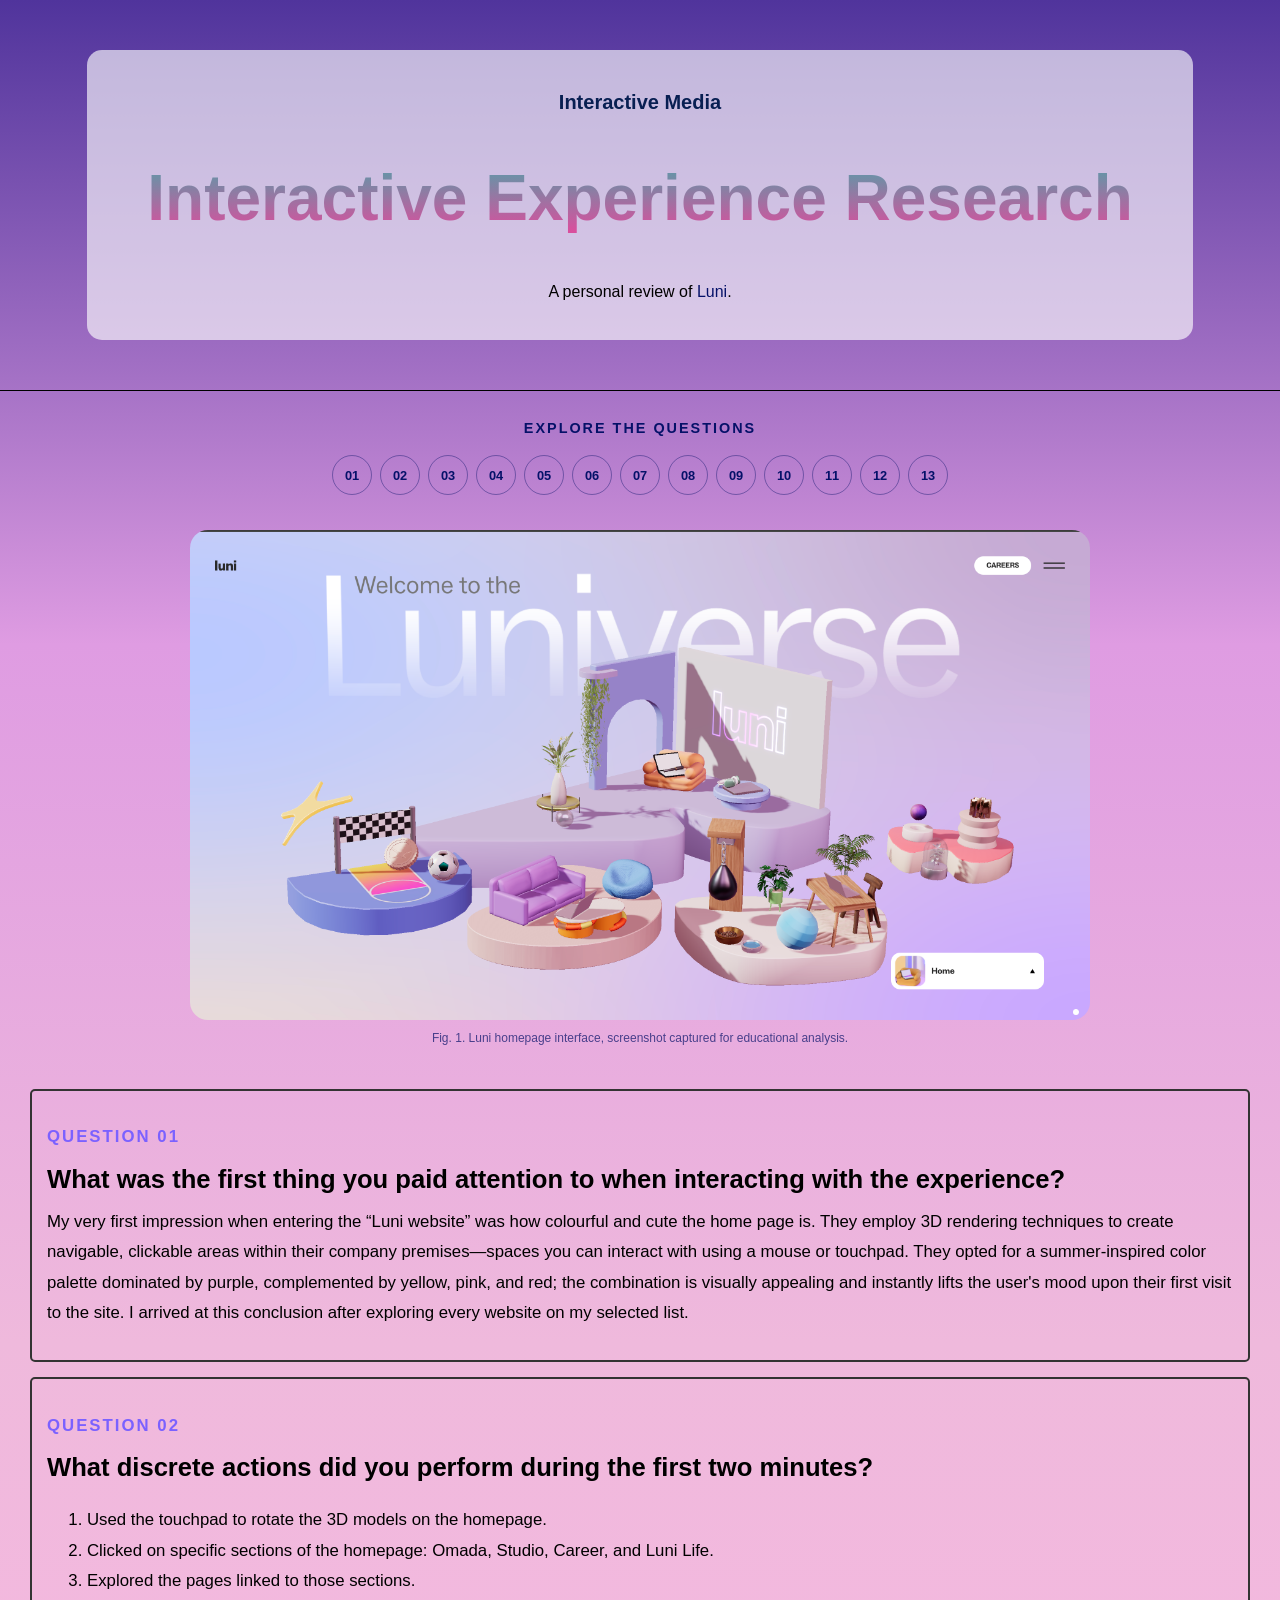
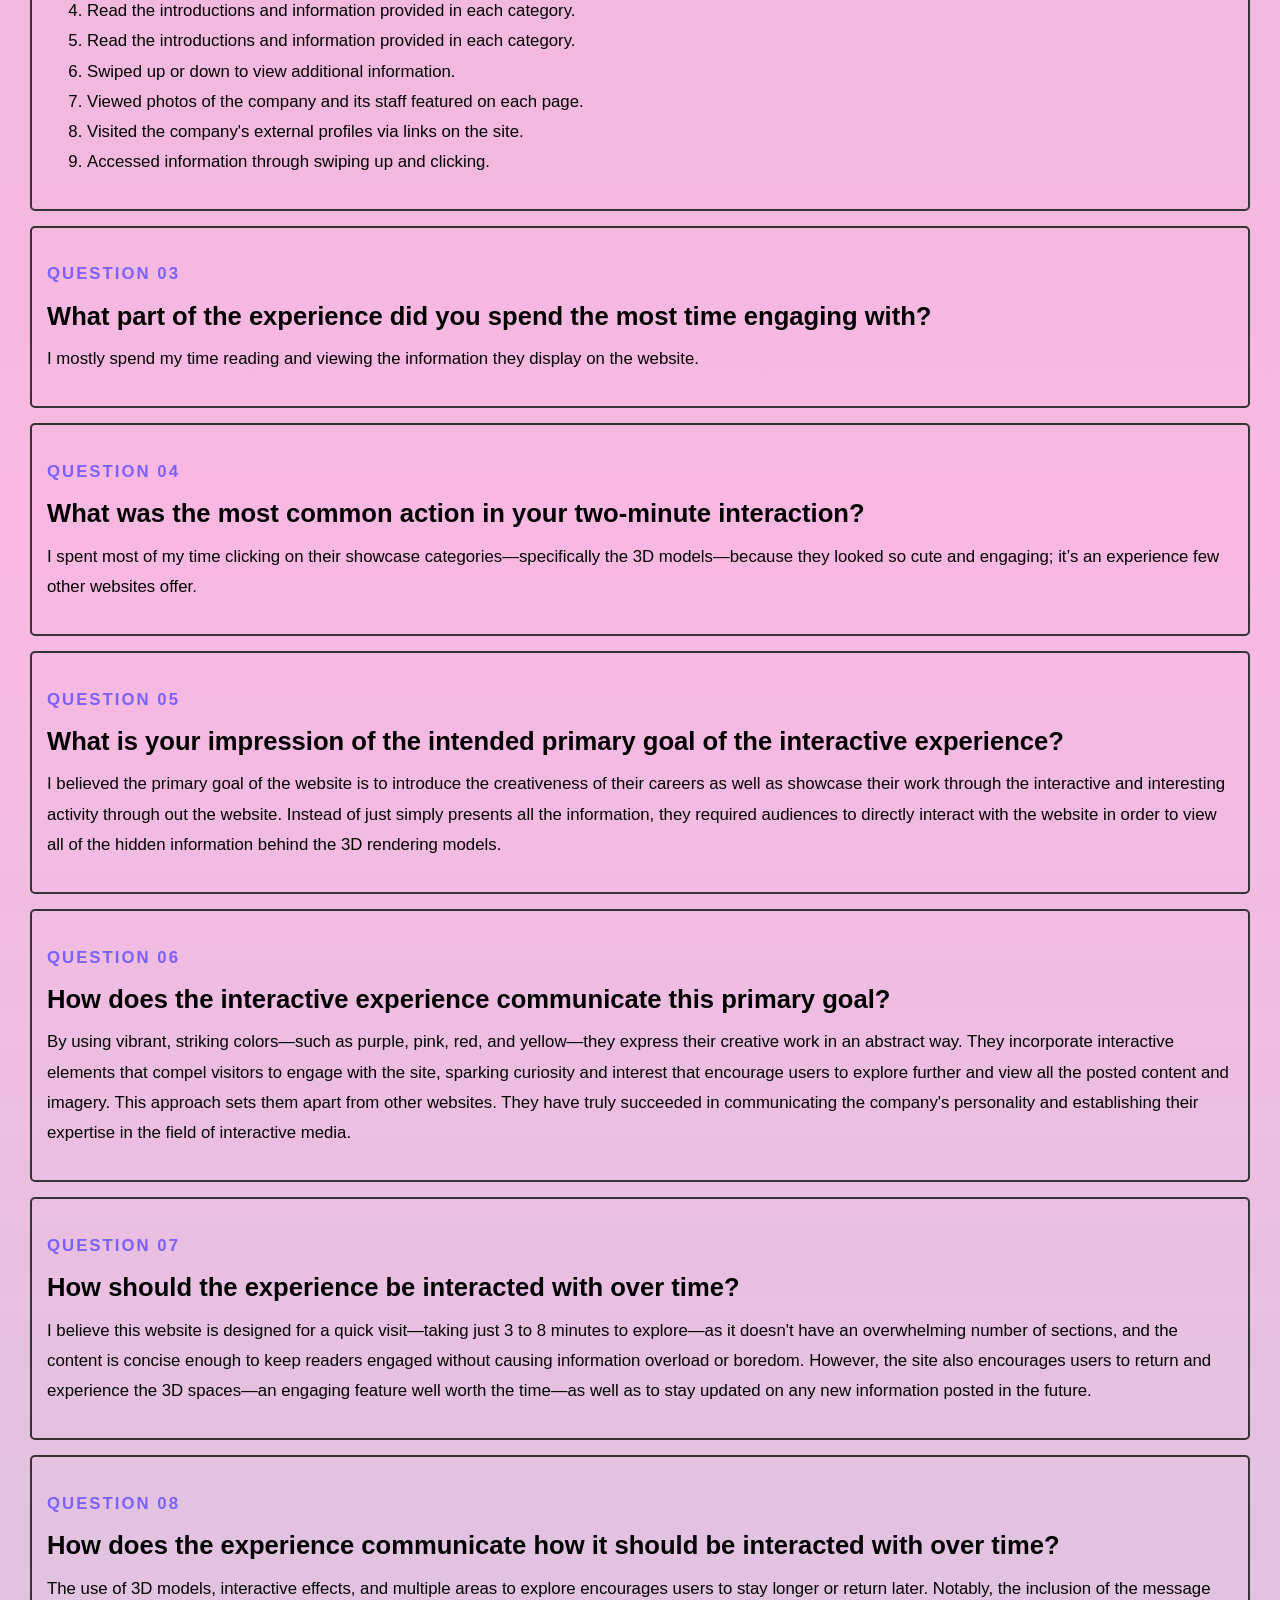
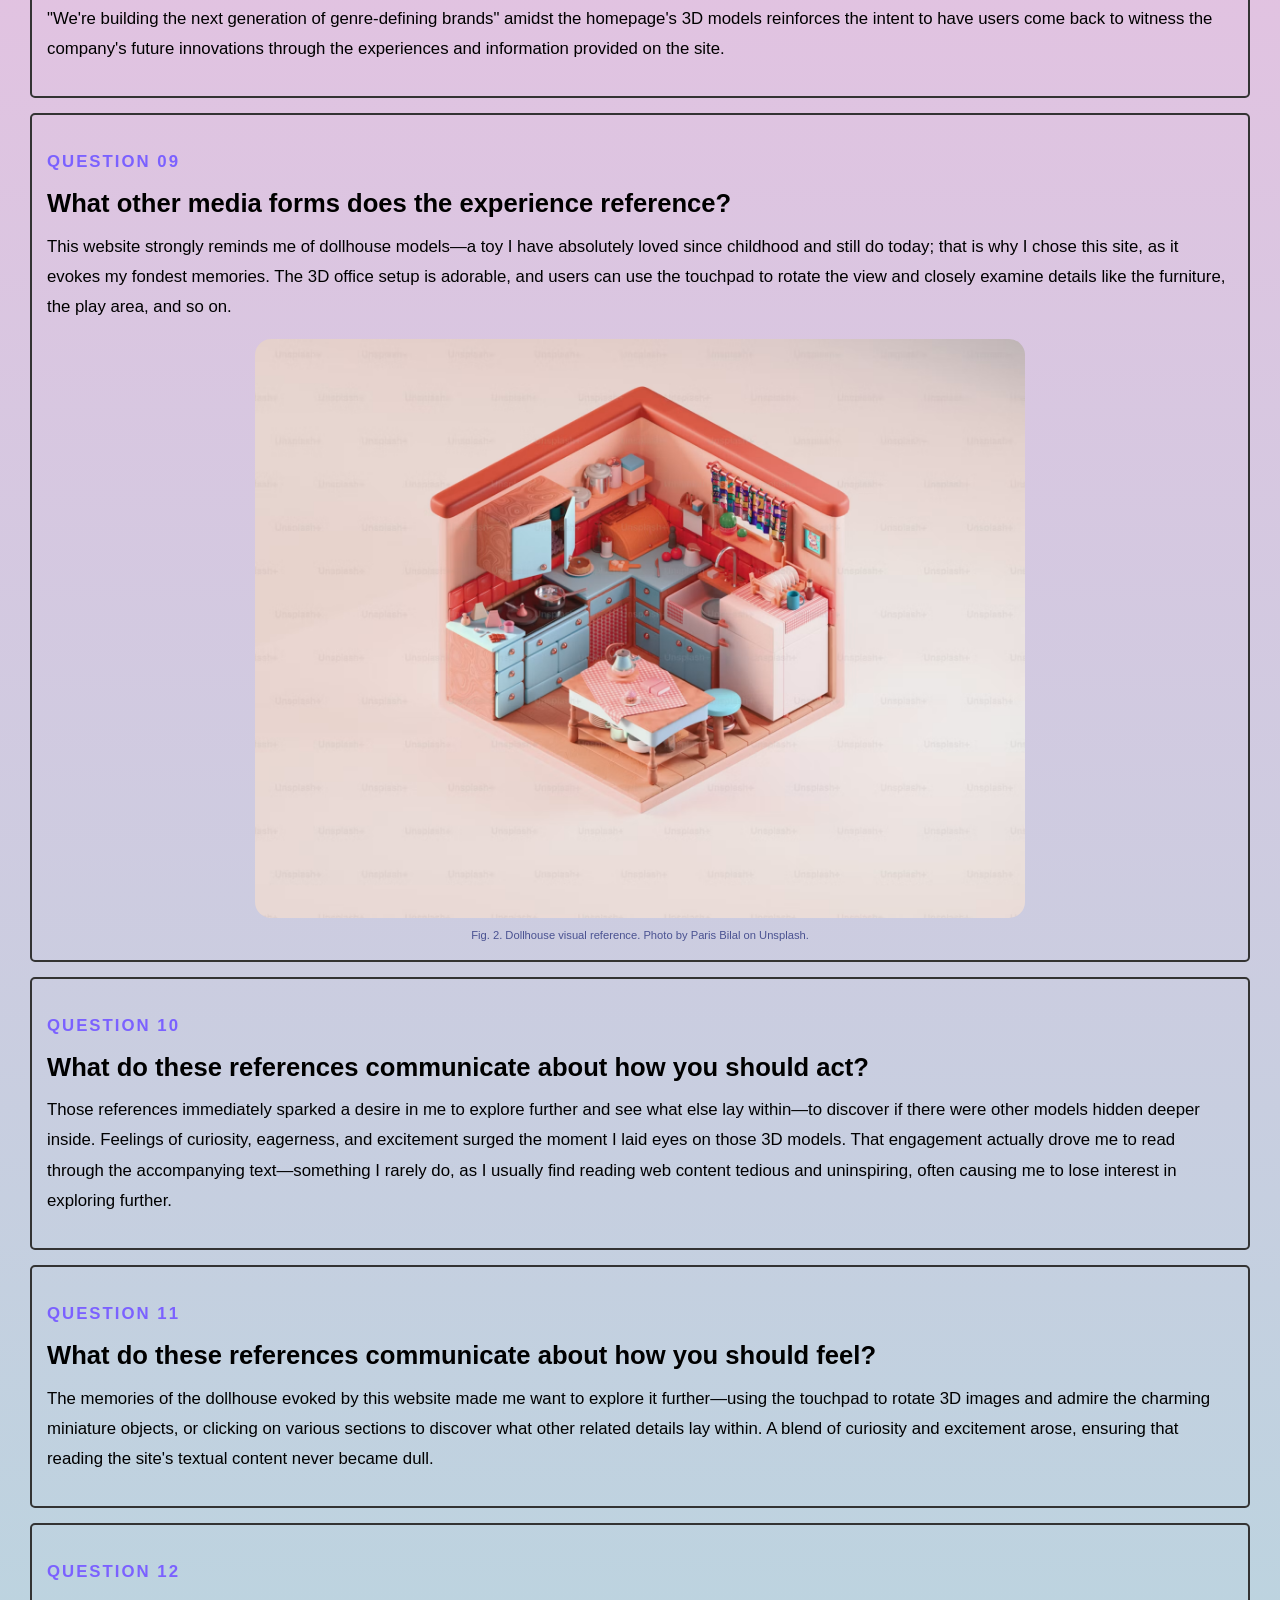
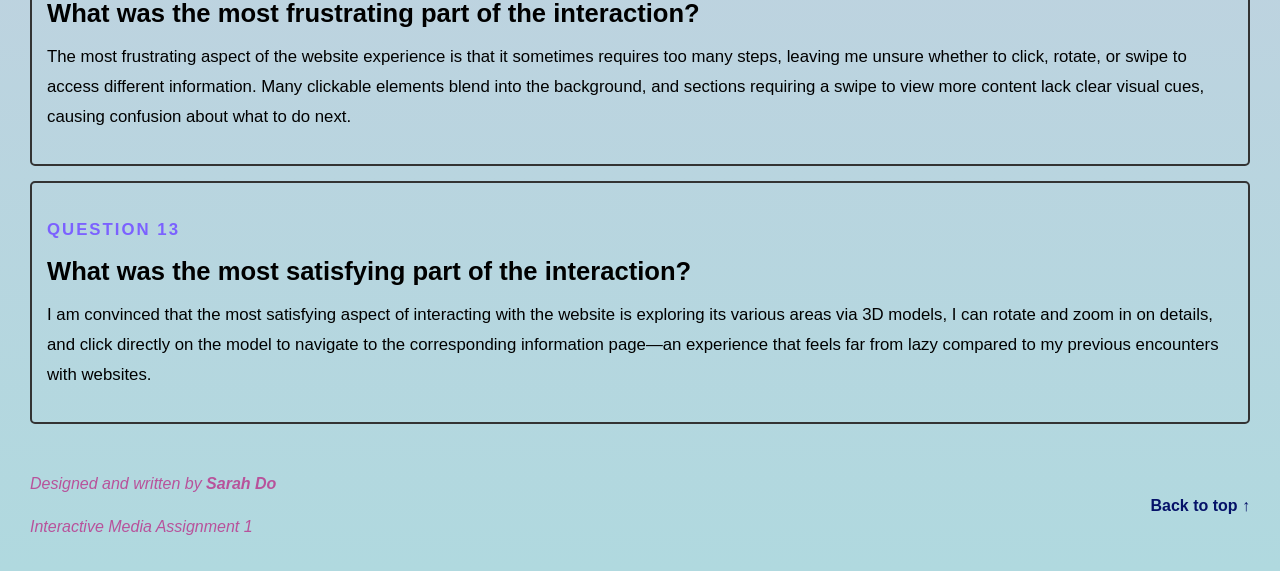
==== commit cc884722: "changes" ====
--- a/Assessment_1/index.html
+++ b/Assessment_1/index.html
@@ -34,6 +34,12 @@
         </p>
       </div>
     </header>
+
+        <!--
+        I imposed the link of Luni website into the introduction paragraph
+        so that viewers can click on it to access the website directly.
+        -->
+
     <nav class="question-nav" aria-label="Question navigation">
     <p>Explore the questions</p>
       <div class="question-links">
@@ -52,7 +58,7 @@
         <a href="#question-13">13</a>
       </div>
     </nav>
-      <!--
+        <!--
         I added a menu of questions right after the header. 
         When you click on a number, it will anchor to that exact question, 
         giving viewers more options to move around the website instead of just 
@@ -210,11 +216,13 @@
               </figcaption>
             </figure>
         </section>
+
         <!--
         Question number 9 has an image added (source taken from https://unsplash.com/photos/a-tiny-cozy-isometric-kitchen-with-furniture-i68tiNnsPAE 
         with free using license) because my answer mentioned dollhouse. I attach images and notes right in the 
         hover of that sentence so viewers can compare my answer with specific image examples.
         -->
+
         <section class="response-card" id="question-10">
             <p class="question-number">Question 10</p>
 
@@ -287,4 +295,11 @@
 
 </body>
 
+    <!--
+    Devlopment acknowledgment: throughout the process I mainly used Google Search to 
+    find and troubleshoot the HTML and CSS code. Beside that, Chat Gpt was also involved 
+    in helping me understood the HTML-CSS techniques. Those resources were adapted to my own 
+    needs in order to create this website with my own ideas and design.
+    -->
+    
 </html>
--- a/Assessment_1/style.css
+++ b/Assessment_1/style.css
@@ -20,6 +20,11 @@
     text-decoration: underline;
     text-underline-offset: 4px;
 }
+    /*
+    For the compact navigation of thirteen questions, I used flexbox layout with wrapping
+    to create the buttons centred, by clicking on each number, the page will anchor to the
+    corresponding question without scrolling action. 
+    */
 
 .question-nav {
     padding: 25px 30px 35px;
@@ -70,6 +75,12 @@
     transform: translateY(-3px);
     background-color: rgba(255, 255, 255, 0.55);
 }
+
+    /*
+    I chose the purple-pink-blue background gradient as inspired by the Luni website's color scheme. This helps
+    reflecting the Luni's identity, also creates an interesting visual effect which is soft enough but still 
+    highlight the main content of the the website.
+    */
 
 body {
     margin: 0;
@@ -111,6 +122,13 @@
     gap: 25px;
 }
 
+    /*
+    Devlopment acknowledgment: throughout the process I mainly used Google Search to 
+    find and troubleshoot the HTML and CSS code. Beside that, Chat Gpt was also involved 
+    in helping me understood the HTML-CSS techniques. Those resources were adapted to my own 
+    needs in order to create this website with my own ideas and design.
+    */
+
 .title-box h1 {
     margin: 0;
     transition: transform 0.4s ease,
@@ -136,13 +154,23 @@
     }
 }
 
-h1{
+h1 {
     font-family: Arial, Helvetica, sans-serif;
     font-size: clamp(2.5rem, 5vw, 4.5rem);
-    color: rgb(102, 148, 167);
-}
-
-h2{font-family: Arial, Helvetica, sans-serif;
+    background: linear-gradient(
+        to top,
+        #d94f9d 0%,
+        #d94f9d 20%,
+        rgb(102, 148, 167) 75%
+    );
+
+    -webkit-background-clip: text;
+    background-clip: text;
+    color: transparent;
+}
+
+h2{
+    font-family: Arial, Helvetica, sans-serif;
     font-size: clamp(1.4rem, 2vw, 2rem);
 }
 
@@ -156,17 +184,16 @@
     color: #7B61FF;
 }
 
+    /*
+    Each response card is placed inside a bordered box with different colour shades when hovering over
+    each card, creating a visual hierarchy and making it easier for readers to distinguish between different
+    card.
+    */
+
 .response-card {
-  /* The line around the text: thickness, style, and color */
   border: 2px solid #333333; 
-  
-  /* Space between the text and the border line */
   padding: 15px; 
-  
-  /* Space outside the box line */
   margin: 15px 30px; 
-  
-  /* Rounds the sharp corners of the box */
   border-radius: 5px; 
   transition: transform 0.2s ease, background-color 0.2s ease;
 }
@@ -278,6 +305,9 @@
     text-align: center;
 }
 
+/* The image layout becomes one column on 
+smaller screens to maintain readability. */
+
 @media (max-width: 700px) {
     .response-card-with-image {
         grid-template-columns: 1fr;
@@ -286,7 +316,7 @@
 
 .response-card:nth-child(1):hover  { background: rgba(255, 182, 193, 0.387); }
 .response-card:nth-child(2):hover  { background: rgba(255, 204, 188, 0.37); }
-.response-card:nth-child(3):hover  { background: rgba(255, 218, 185, 0.734); }
+.response-card:nth-child(3):hover  { background: rgba(255, 218, 185, 0.451); }
 .response-card:nth-child(4):hover  { background: rgba(255, 235, 170, 0.30); }
 .response-card:nth-child(5):hover  { background: rgba(193, 225, 193, 0.415); }
 .response-card:nth-child(6):hover  { background: rgba(176, 224, 230, 0.30); }
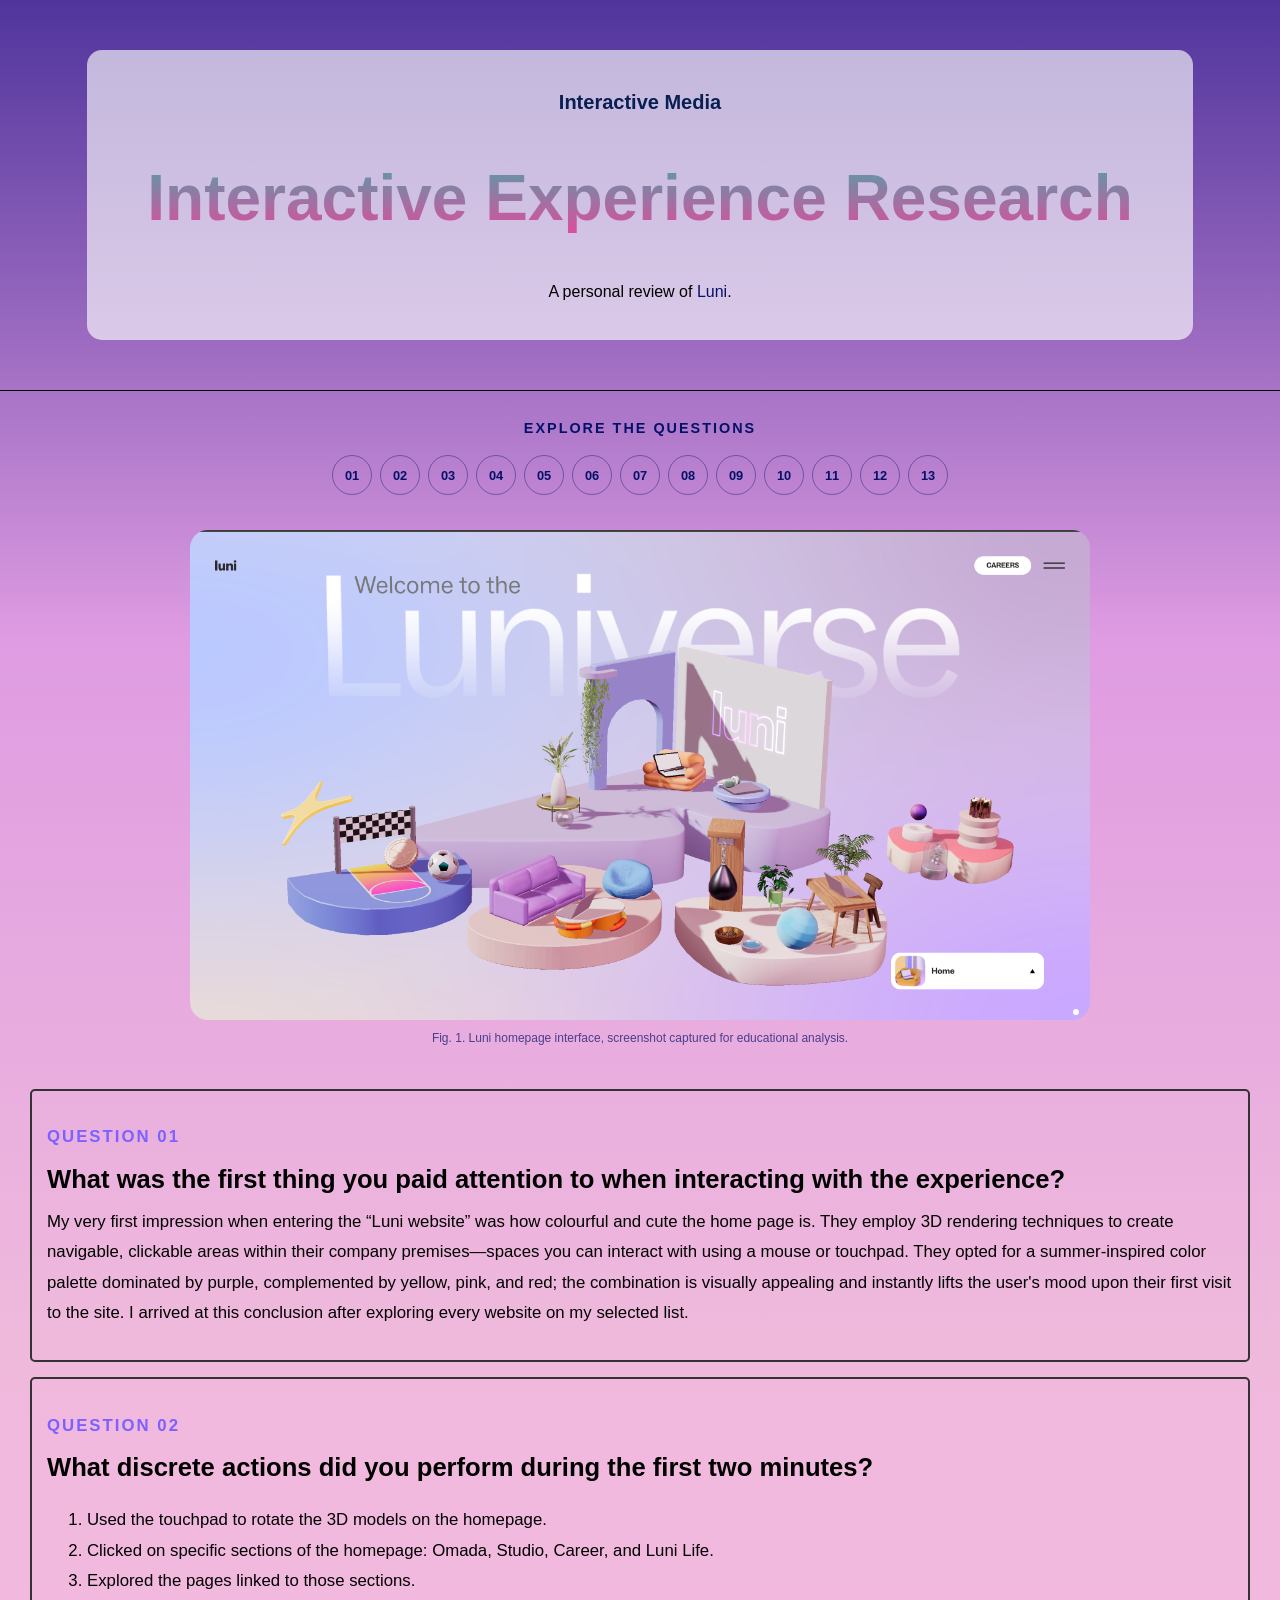
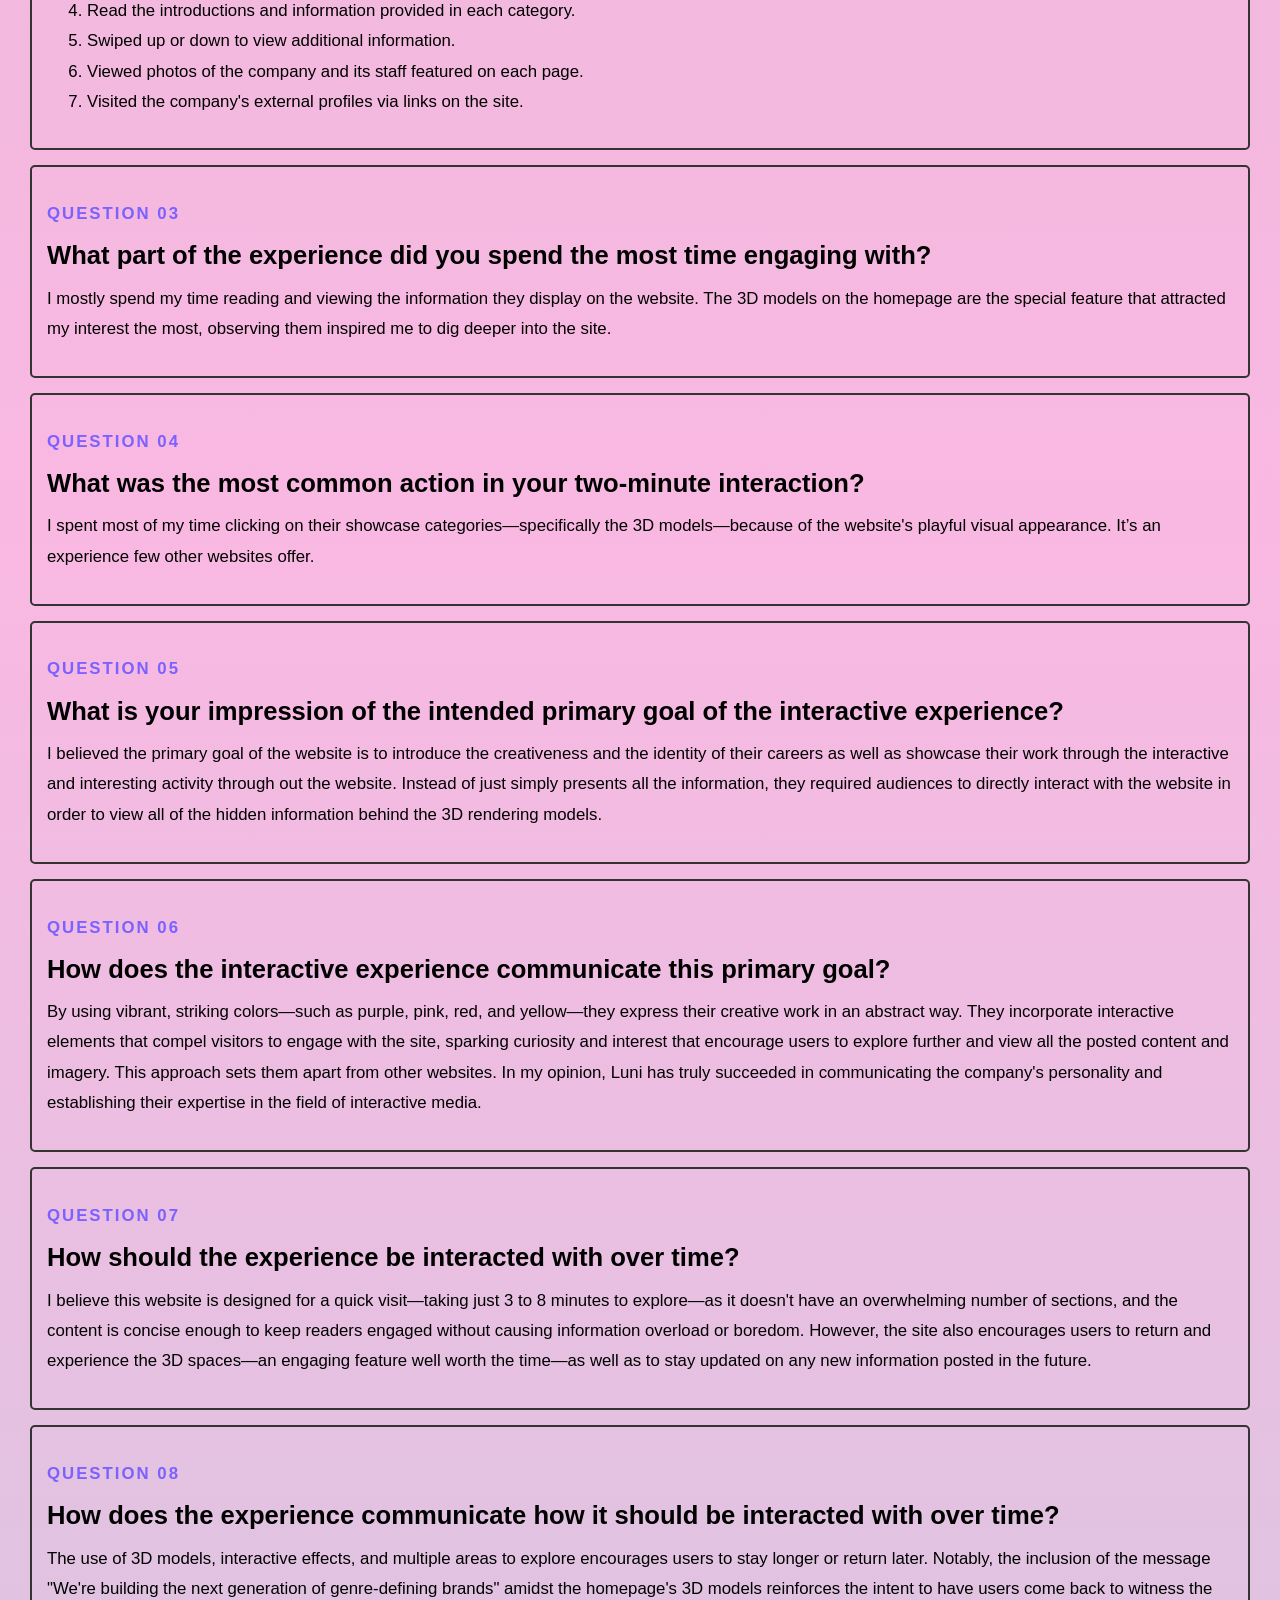
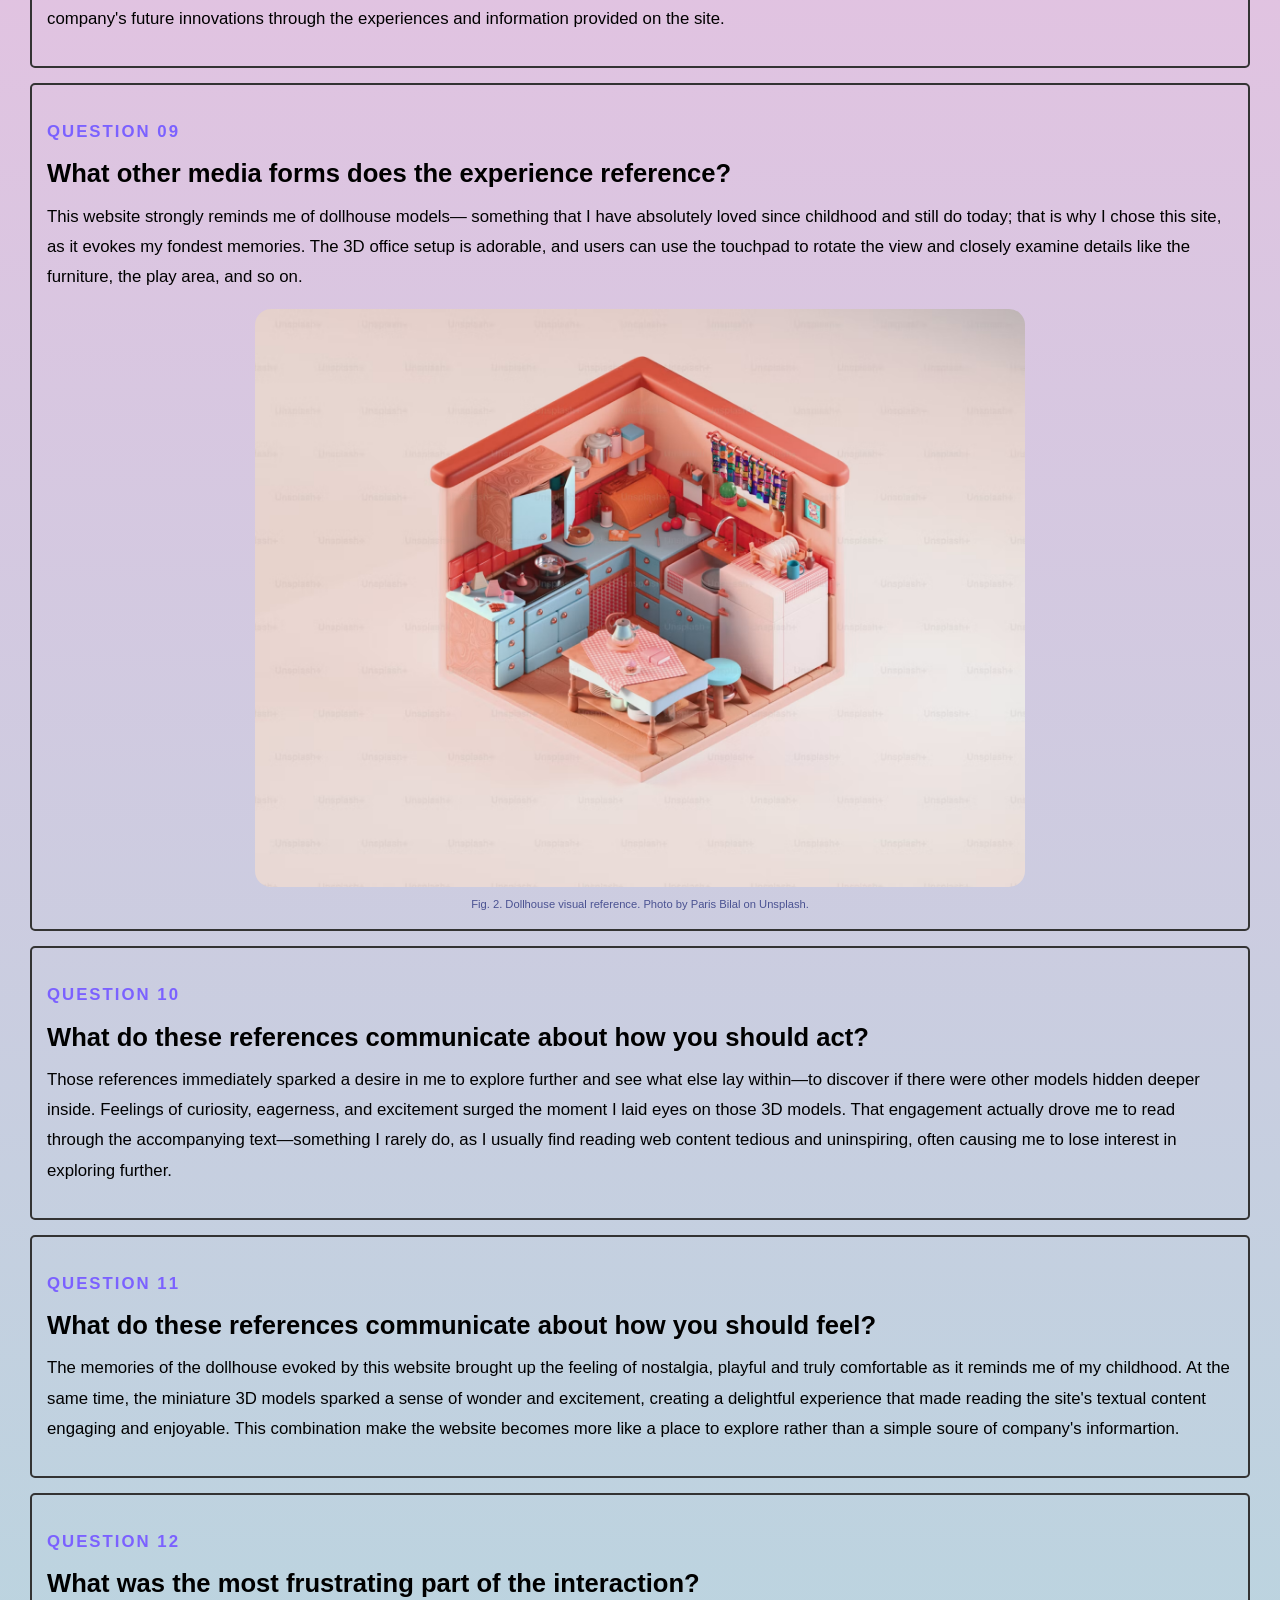
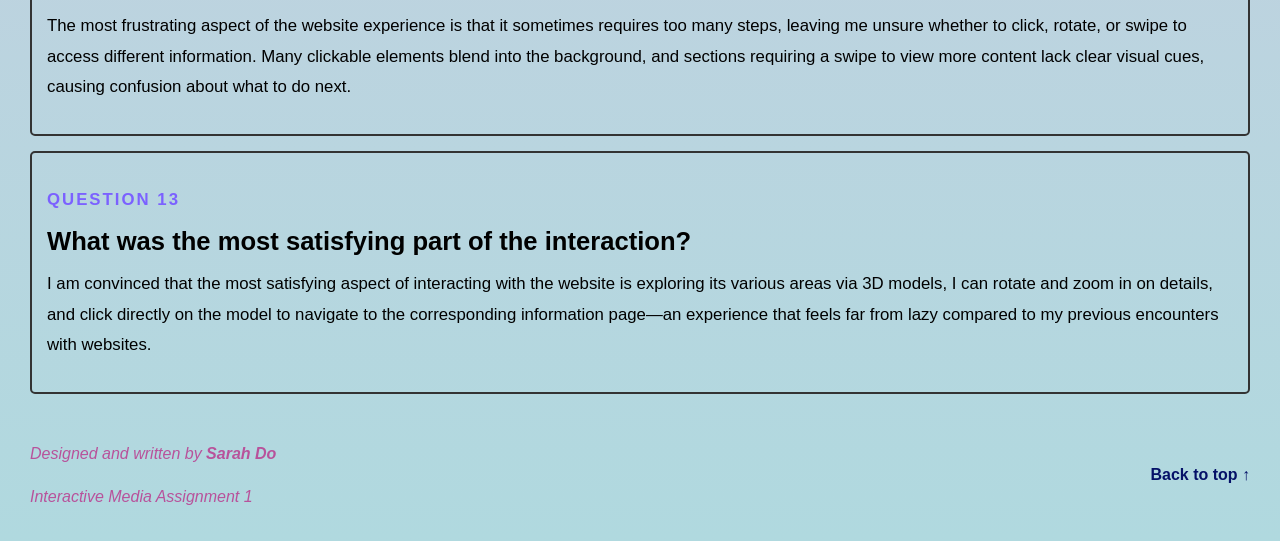
==== commit 3729a310: "Update index.html" ====
--- a/Assessment_1/index.html
+++ b/Assessment_1/index.html
@@ -108,11 +108,9 @@
                 <li>Clicked on specific sections of the homepage: Omada, Studio, Career, and Luni Life.</li>
                 <li>Explored the pages linked to those sections.</li>
                 <li>Read the introductions and information provided in each category.</li>
-                <li>Read the introductions and information provided in each category.</li>
                 <li>Swiped up or down to view additional information.</li>
                 <li>Viewed photos of the company and its staff featured on each page.</li>
                 <li>Visited the company's external profiles via links on the site.</li>
-                <li>Accessed information through swiping up and clicking.</li>
             </ol>
         </section>
 
@@ -125,7 +123,7 @@
             </h2>
 
             <p>
-                I mostly spend my time reading and viewing the information they display on the website.
+                I mostly spend my time reading and viewing the information they display on the website. The 3D models on the homepage are the special feature that attracted my interest the most, observing them inspired me to dig deeper into the site.
             </p>
         </section>
 
@@ -138,7 +136,7 @@
             </h2>
 
             <p>
-                I spent most of my time clicking on their showcase categories—specifically the 3D models—because they looked so cute and engaging; it’s an experience few other websites offer.
+                I spent most of my time clicking on their showcase categories—specifically the 3D models—because of the website's playful visual appearance. It’s an experience few other websites offer.
             </p>
         </section>
 
@@ -151,7 +149,7 @@
             </h2>
 
             <p>
-                I believed the primary goal of the website is to introduce the creativeness of their careers as well as showcase their work through the interactive and interesting activity through out the website. Instead of just simply presents all the information, they required audiences to directly interact with the website in order to view all of the hidden information behind the 3D rendering models.
+                I believed the primary goal of the website is to introduce the creativeness and the identity of their careers as well as showcase their work through the interactive and interesting activity through out the website. Instead of just simply presents all the information, they required audiences to directly interact with the website in order to view all of the hidden information behind the 3D rendering models.
             </p>
         </section>
 
@@ -164,7 +162,7 @@
             </h2>
 
             <p>
-                By using vibrant, striking colors—such as purple, pink, red, and yellow—they express their creative work in an abstract way. They incorporate interactive elements that compel visitors to engage with the site, sparking curiosity and interest that encourage users to explore further and view all the posted content and imagery. This approach sets them apart from other websites. They have truly succeeded in communicating the company's personality and establishing their expertise in the field of interactive media.
+                By using vibrant, striking colors—such as purple, pink, red, and yellow—they express their creative work in an abstract way. They incorporate interactive elements that compel visitors to engage with the site, sparking curiosity and interest that encourage users to explore further and view all the posted content and imagery. This approach sets them apart from other websites. In my opinion, Luni has truly succeeded in communicating the company's personality and establishing their expertise in the field of interactive media.
             </p>
         </section>
 
@@ -202,7 +200,7 @@
               </h2>
 
               <p>
-                 This website strongly reminds me of dollhouse models—a toy I have absolutely loved since childhood and still do today; that is why I chose this site, as it evokes my fondest memories. The 3D office setup is adorable, and users can use the touchpad to rotate the view and closely examine details like the furniture, the play area, and so on.
+                 This website strongly reminds me of dollhouse models— something that I have absolutely loved since childhood and still do today; that is why I chose this site, as it evokes my fondest memories. The 3D office setup is adorable, and users can use the touchpad to rotate the view and closely examine details like the furniture, the play area, and so on.
               </p>
             </div>
 
@@ -245,7 +243,7 @@
             </h2>
 
             <p>
-                The memories of the dollhouse evoked by this website made me want to explore it further—using the touchpad to rotate 3D images and admire the charming miniature objects, or clicking on various sections to discover what other related details lay within. A blend of curiosity and excitement arose, ensuring that reading the site's textual content never became dull.
+                The memories of the dollhouse evoked by this website brought up the feeling of nostalgia, playful and truly comfortable as it reminds me of my childhood. At the same time, the miniature 3D models sparked a sense of wonder and excitement, creating a delightful experience that made reading the site's textual content engaging and enjoyable. This combination make the website becomes more like a place to explore rather than a simple soure of company's informartion.
             </p>
         </section>
 
@@ -301,5 +299,5 @@
     in helping me understood the HTML-CSS techniques. Those resources were adapted to my own 
     needs in order to create this website with my own ideas and design.
     -->
-    
+
 </html>
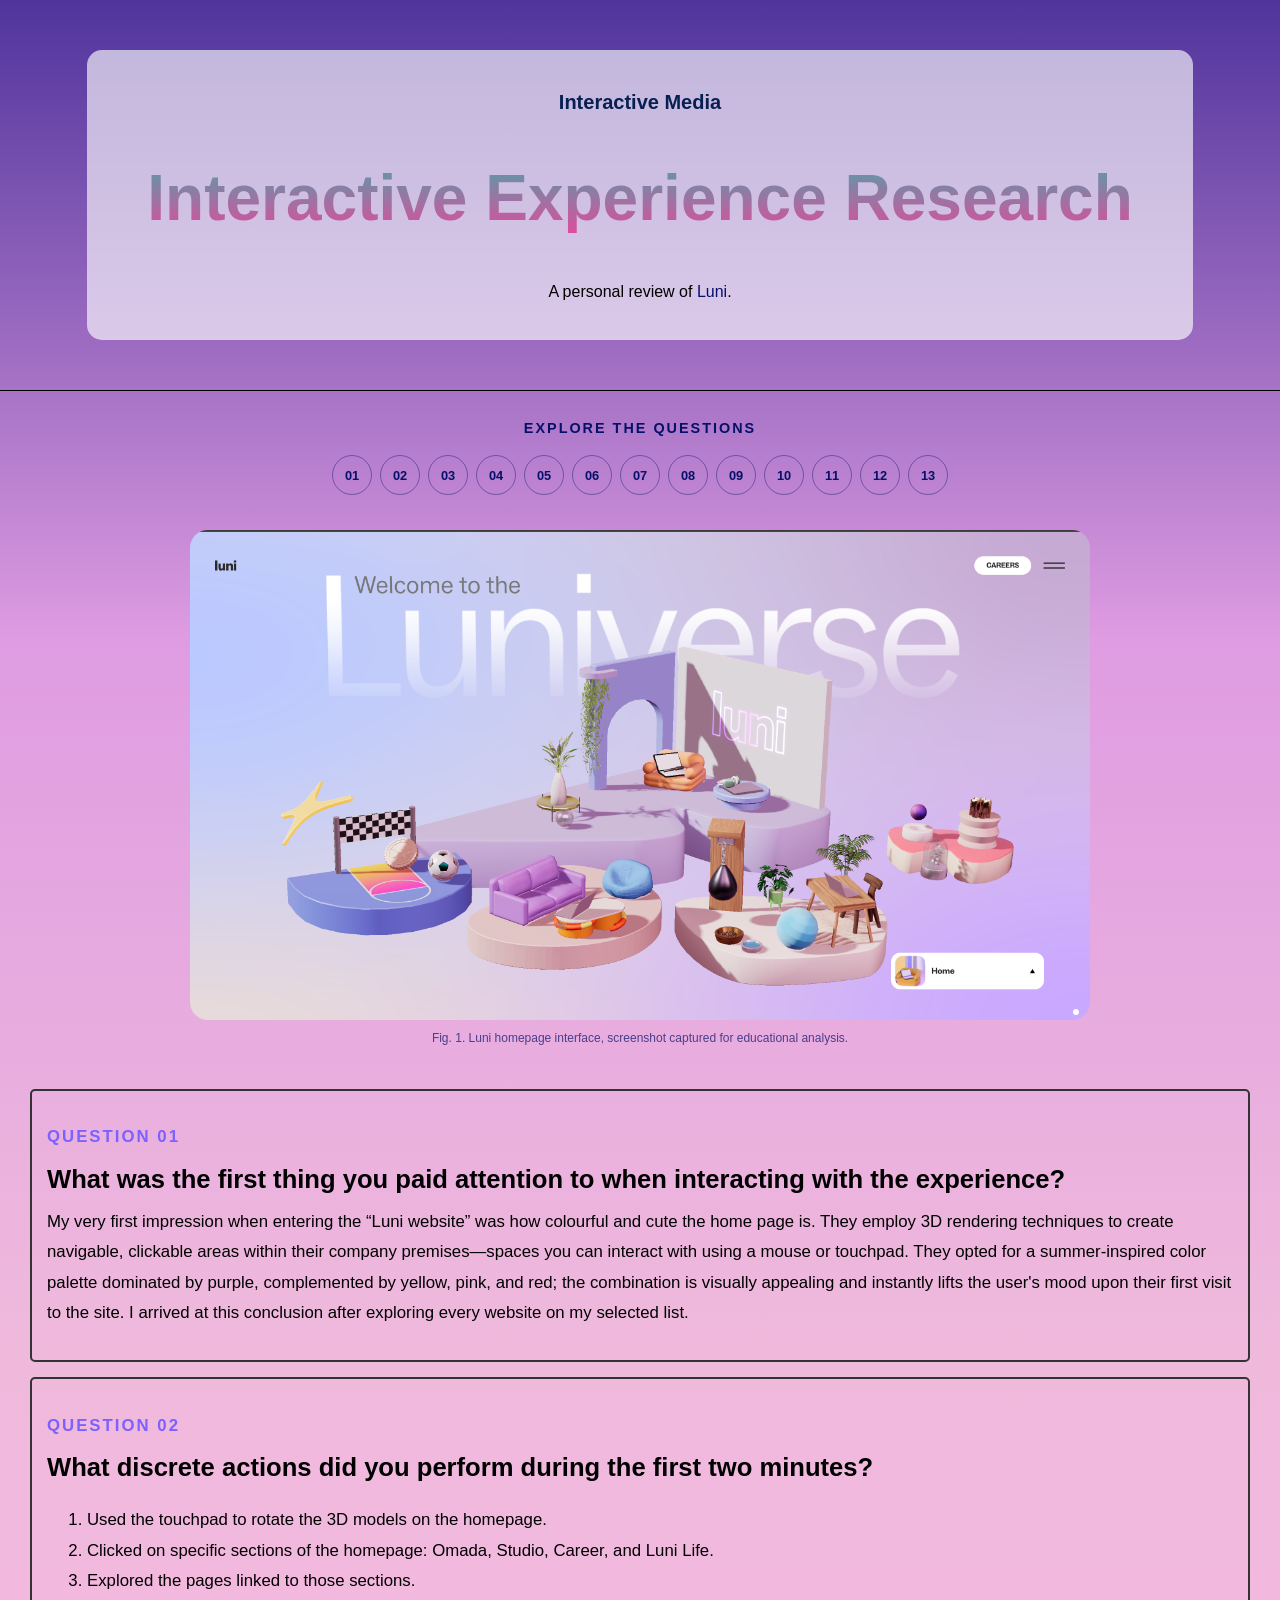
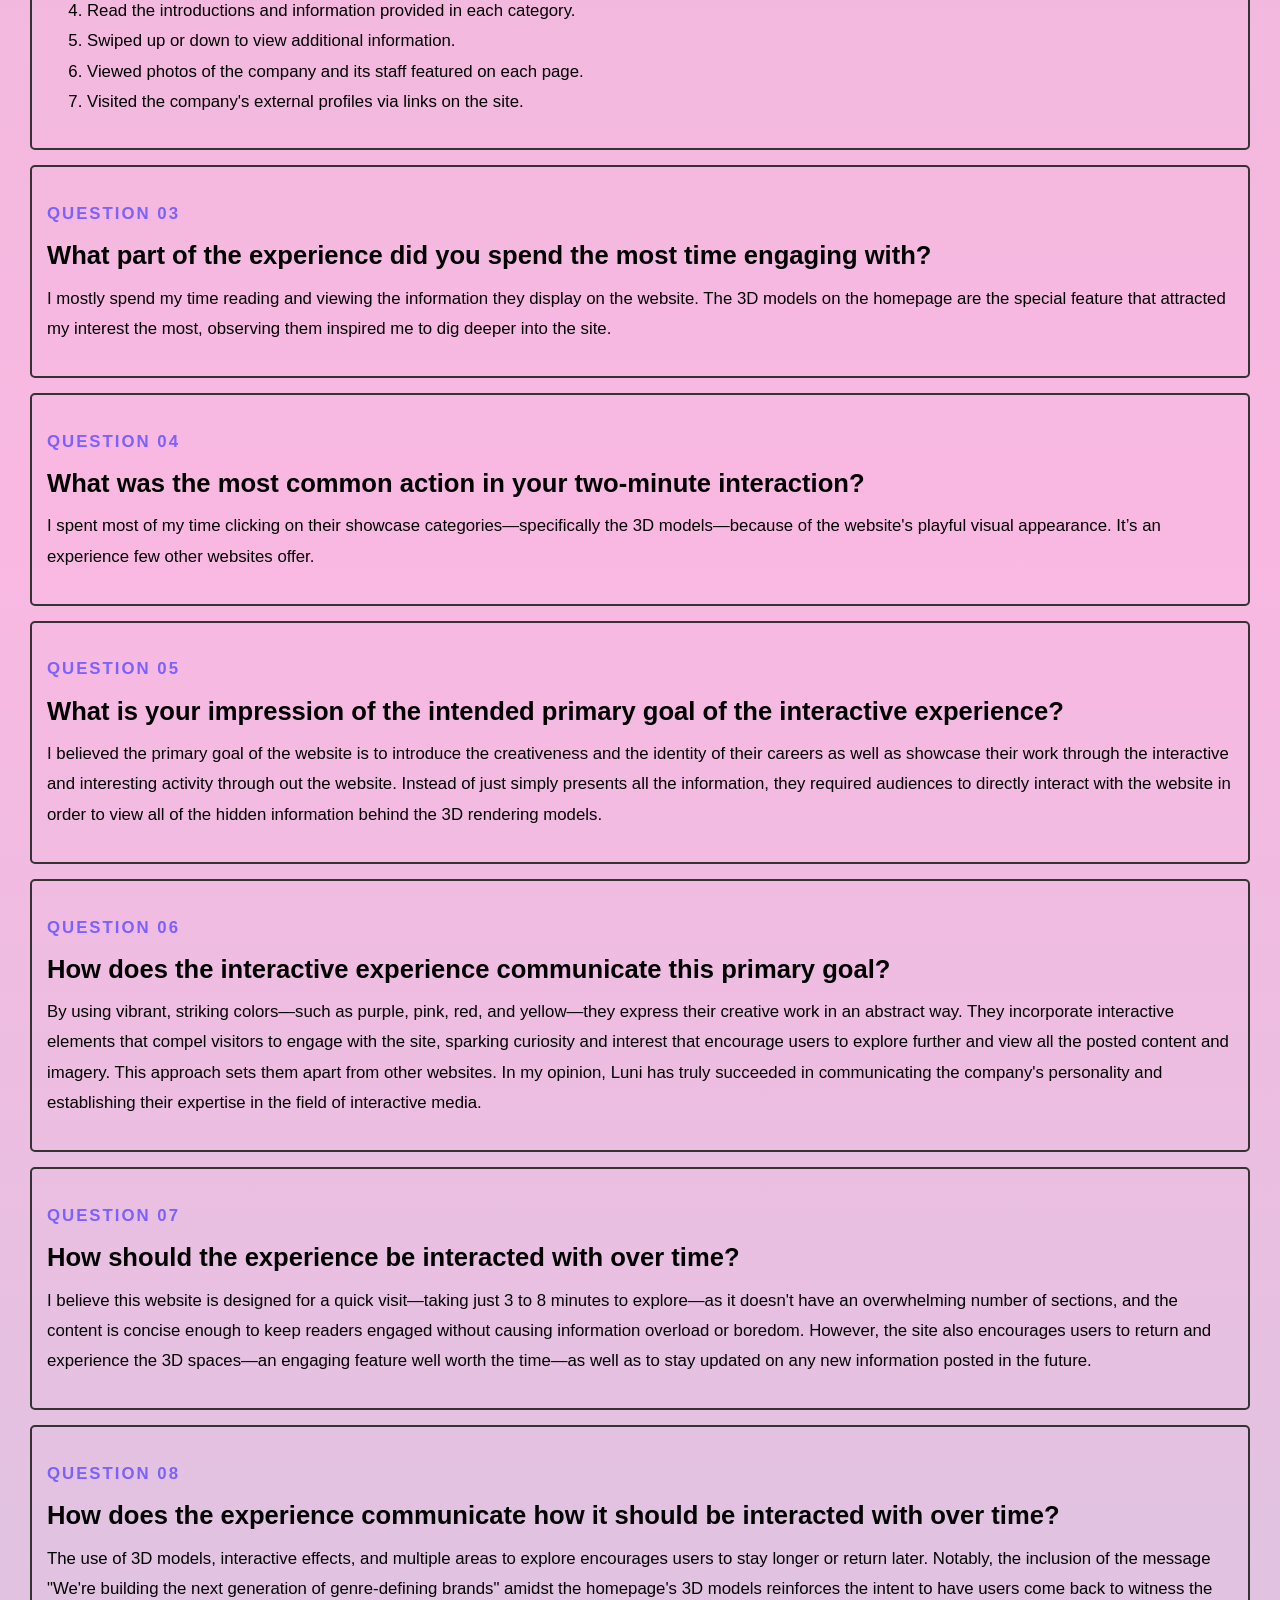
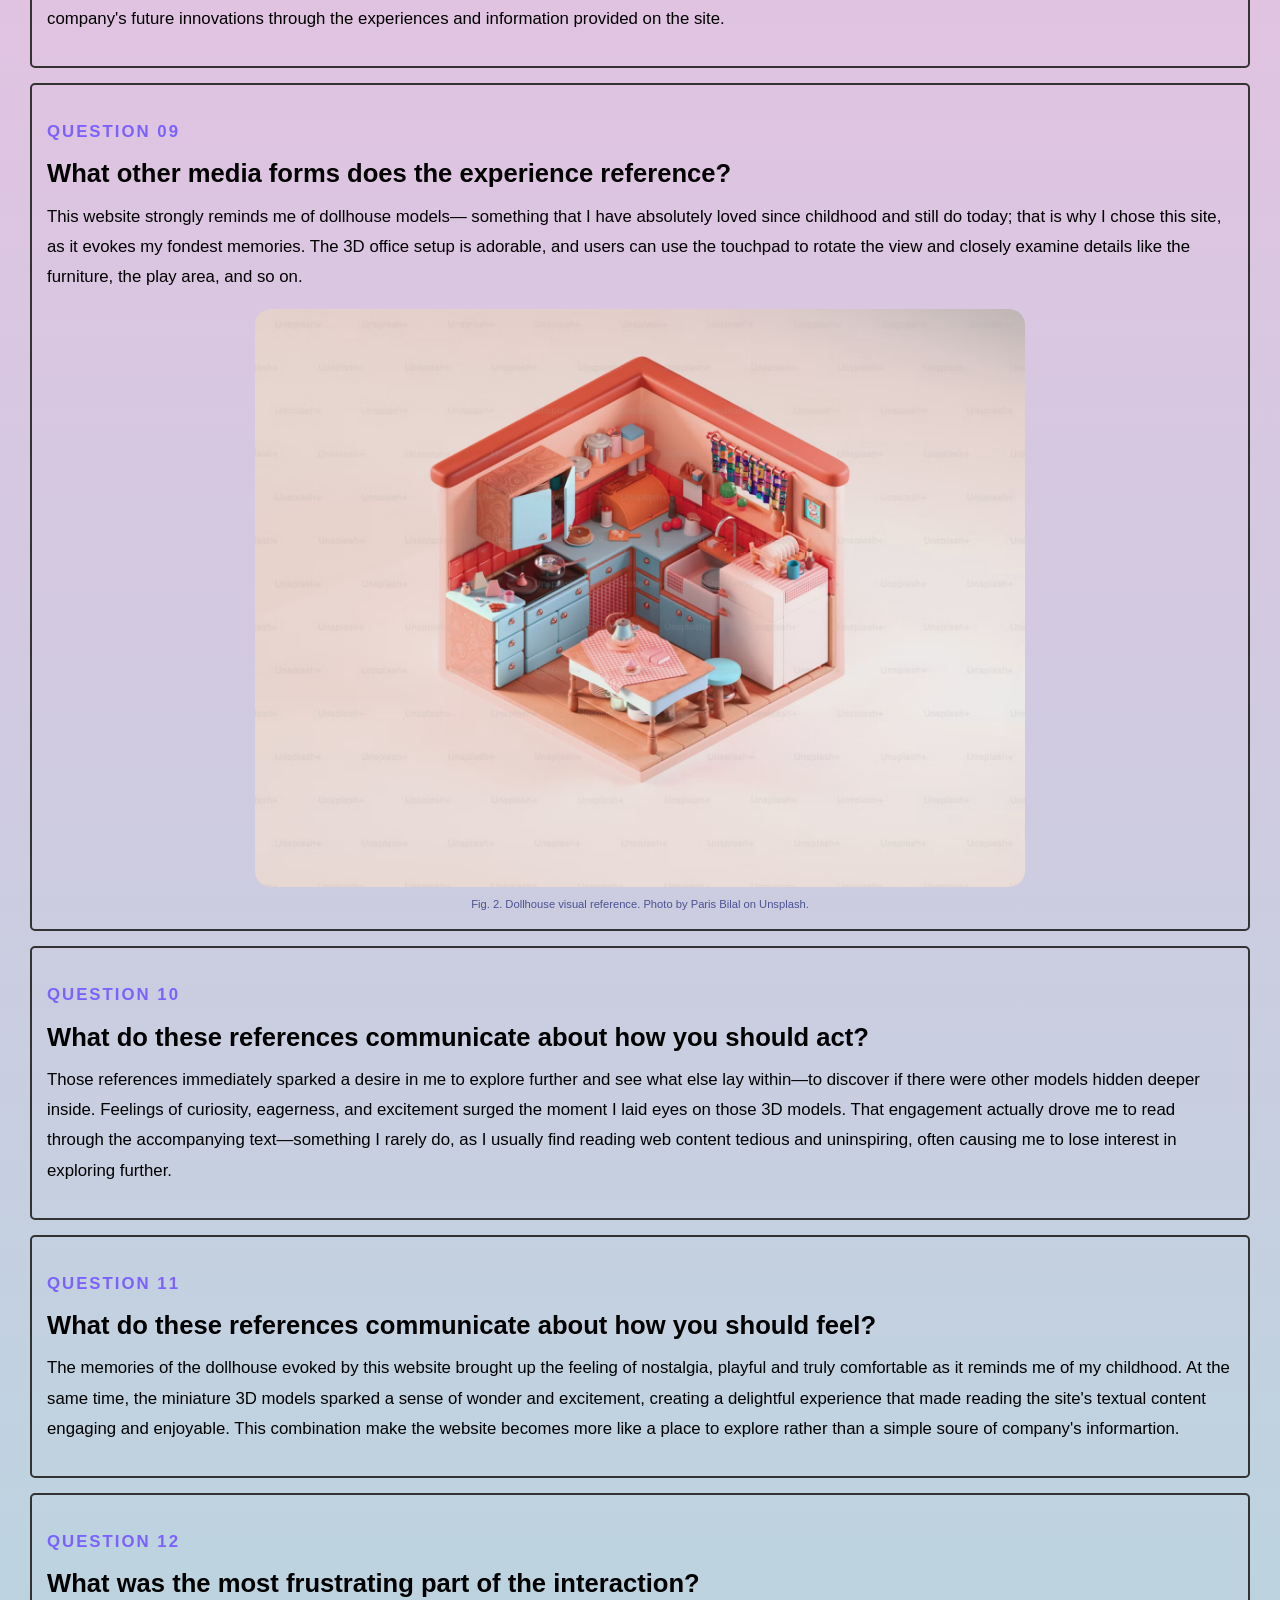
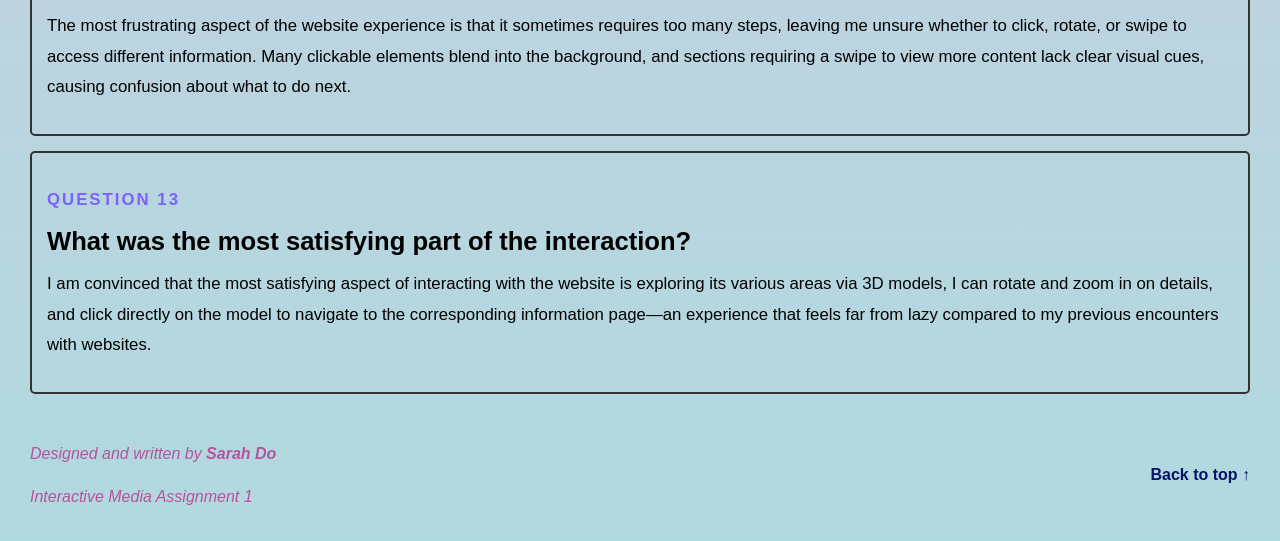
==== commit 1f75c7bd: "changes" ====
--- a/Assessment_1/index.html
+++ b/Assessment_1/index.html
@@ -293,6 +293,22 @@
 
 </body>
 
+<div class="falling-decor" aria-hidden="true">
+    <span>🪑</span>
+    <span>✦</span>
+    <span>🪴</span>
+    <span>💻</span>
+    <span>☕</span>
+    <span>✧</span>
+    <span>🛋️</span>
+    <span>🎮</span>
+    <span>📚</span>
+    <span>💡</span>
+    <span>✦</span>
+    <span>🧸</span>
+    <span>🎧</span>
+</div>
+
     <!--
     Devlopment acknowledgment: throughout the process I mainly used Google Search to 
     find and troubleshoot the HTML and CSS code. Beside that, Chat Gpt was also involved 
--- a/Assessment_1/style.css
+++ b/Assessment_1/style.css
@@ -326,4 +326,72 @@
 .response-card:nth-child(10):hover { background: rgba(221, 160, 221, 0.30); }
 .response-card:nth-child(11):hover { background: rgba(230, 190, 240, 0.30); }
 .response-card:nth-child(12):hover { background: rgba(255, 190, 220, 0.407); }
-.response-card:nth-child(13):hover { background: rgba(255, 175, 195, 0.30); }+.response-card:nth-child(13):hover { background: rgba(255, 175, 195, 0.30); }
+
+.falling-decor {
+    position: fixed;
+    inset: 0;
+    pointer-events: none;
+    overflow: hidden;
+    z-index: 0;
+}
+
+.falling-decor span {
+    position: absolute;
+    top: -10%;
+    font-size: 18px;
+    opacity: 0.45;
+    animation: fall 12s linear infinite;
+}
+
+/* In the background I added an effect which creates falling elements that related to
+the theme of the website and also create a sense of movement. */
+
+.falling-decor span:nth-child(1)  { left: 5%;  animation-delay: 0s; }
+.falling-decor span:nth-child(2)  { left: 15%; animation-delay: 2s; }
+.falling-decor span:nth-child(3)  { left: 25%; animation-delay: 4s; }
+.falling-decor span:nth-child(4)  { left: 35%; animation-delay: 1s; }
+.falling-decor span:nth-child(5)  { left: 45%; animation-delay: 5s; }
+.falling-decor span:nth-child(6)  { left: 55%; animation-delay: 3s; }
+.falling-decor span:nth-child(7)  { left: 65%; animation-delay: 6s; }
+.falling-decor span:nth-child(8)  { left: 75%; animation-delay: 2.5s; }
+.falling-decor span:nth-child(9)  { left: 85%; animation-delay: 4.5s; }
+.falling-decor span:nth-child(10) { left: 95%; animation-delay: 1.5s; }
+.falling-decor span:nth-child(11) { left: 12%; animation-delay: 7s; }
+.falling-decor span:nth-child(12) { left: 58%; animation-delay: 8s; }
+.falling-decor span:nth-child(13) { left: 88%; animation-delay: 9s; }
+@keyframes fall {
+    0% {
+        transform: translateY(-10vh) rotate(0deg);
+        opacity: 0;
+    }
+
+    10% {
+        opacity: 0.45;
+    }
+
+    100% {
+        transform: translateY(120vh) rotate(360deg);
+        opacity: 0;
+    }
+}
+
+.falling-decor span:nth-child(3n) {
+    font-size: 14px;
+}
+
+.falling-decor span:nth-child(3n + 1) {
+    font-size: 22px;
+}
+
+.falling-decor span:nth-child(3n + 2) {
+    font-size: 17px;
+}
+
+.site-header,
+.question-nav,
+main,
+.site-footer {
+    position: relative;
+    z-index: 1;
+}
